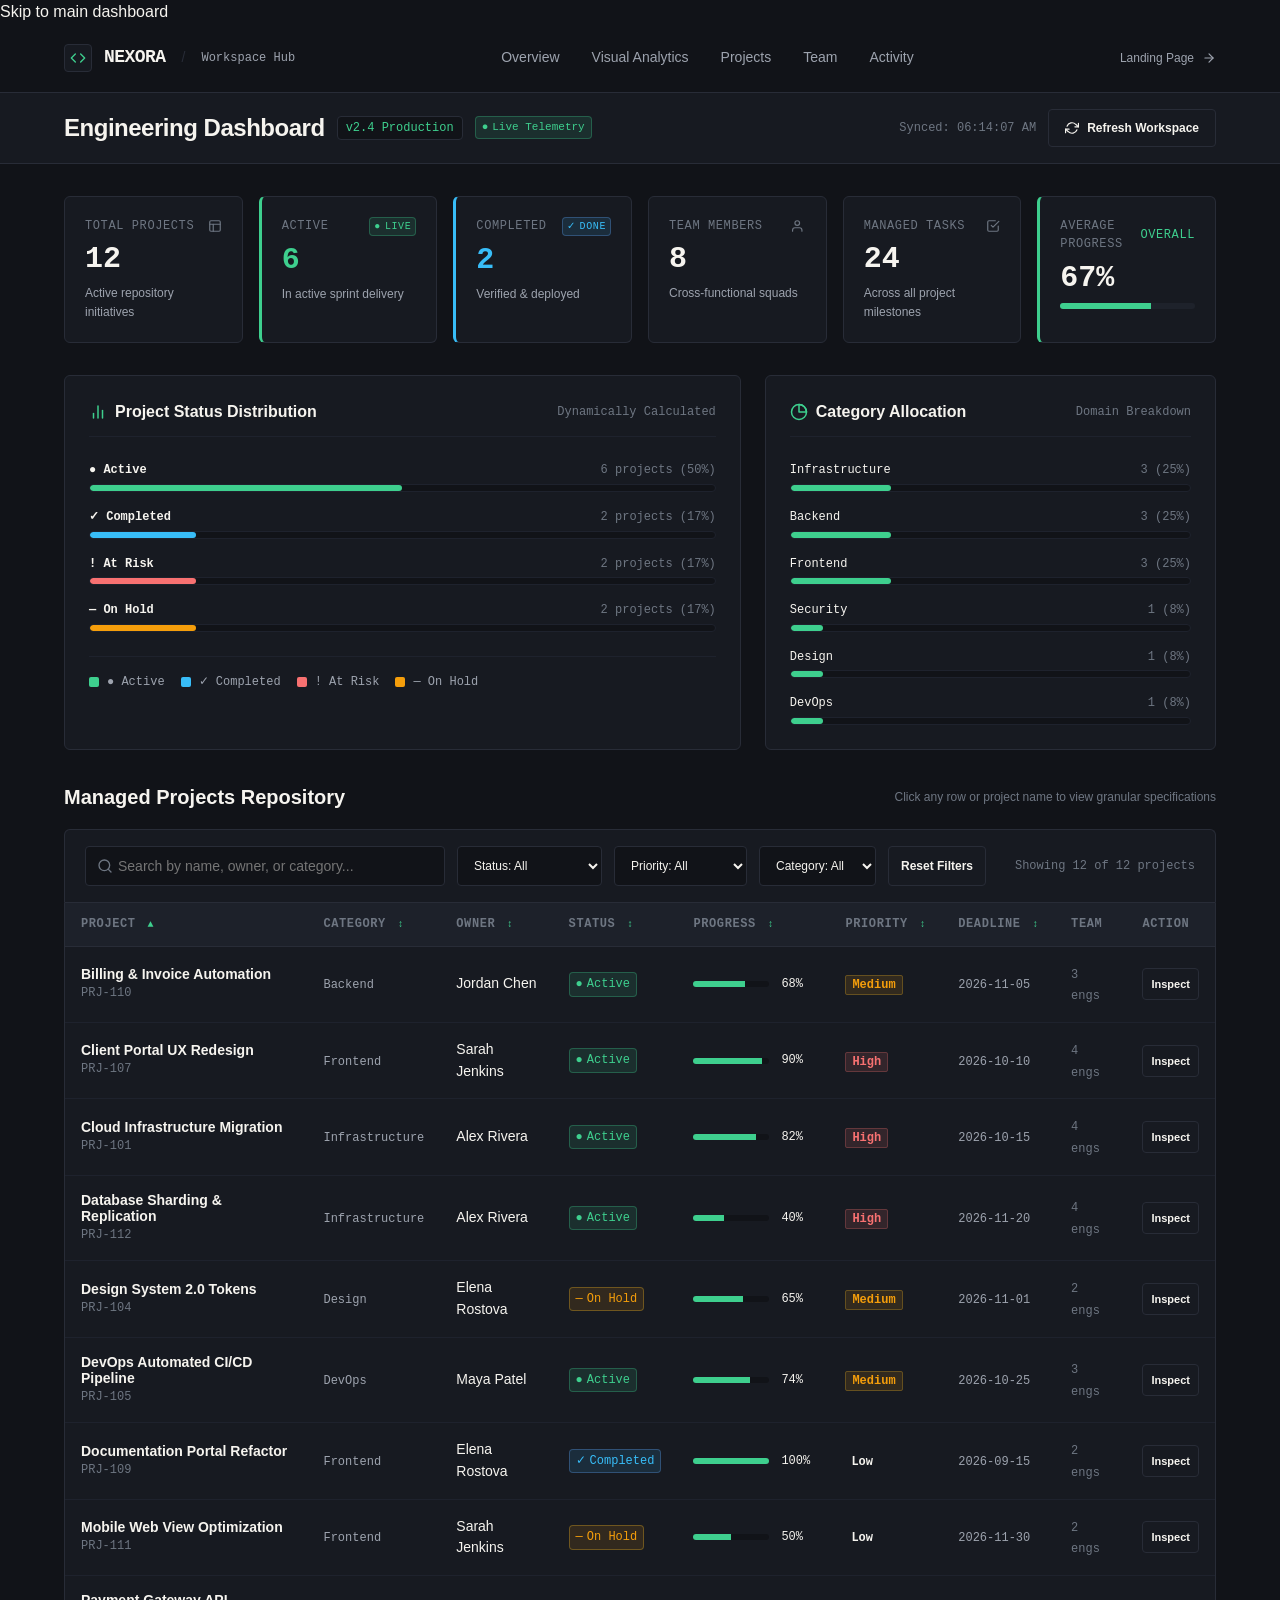
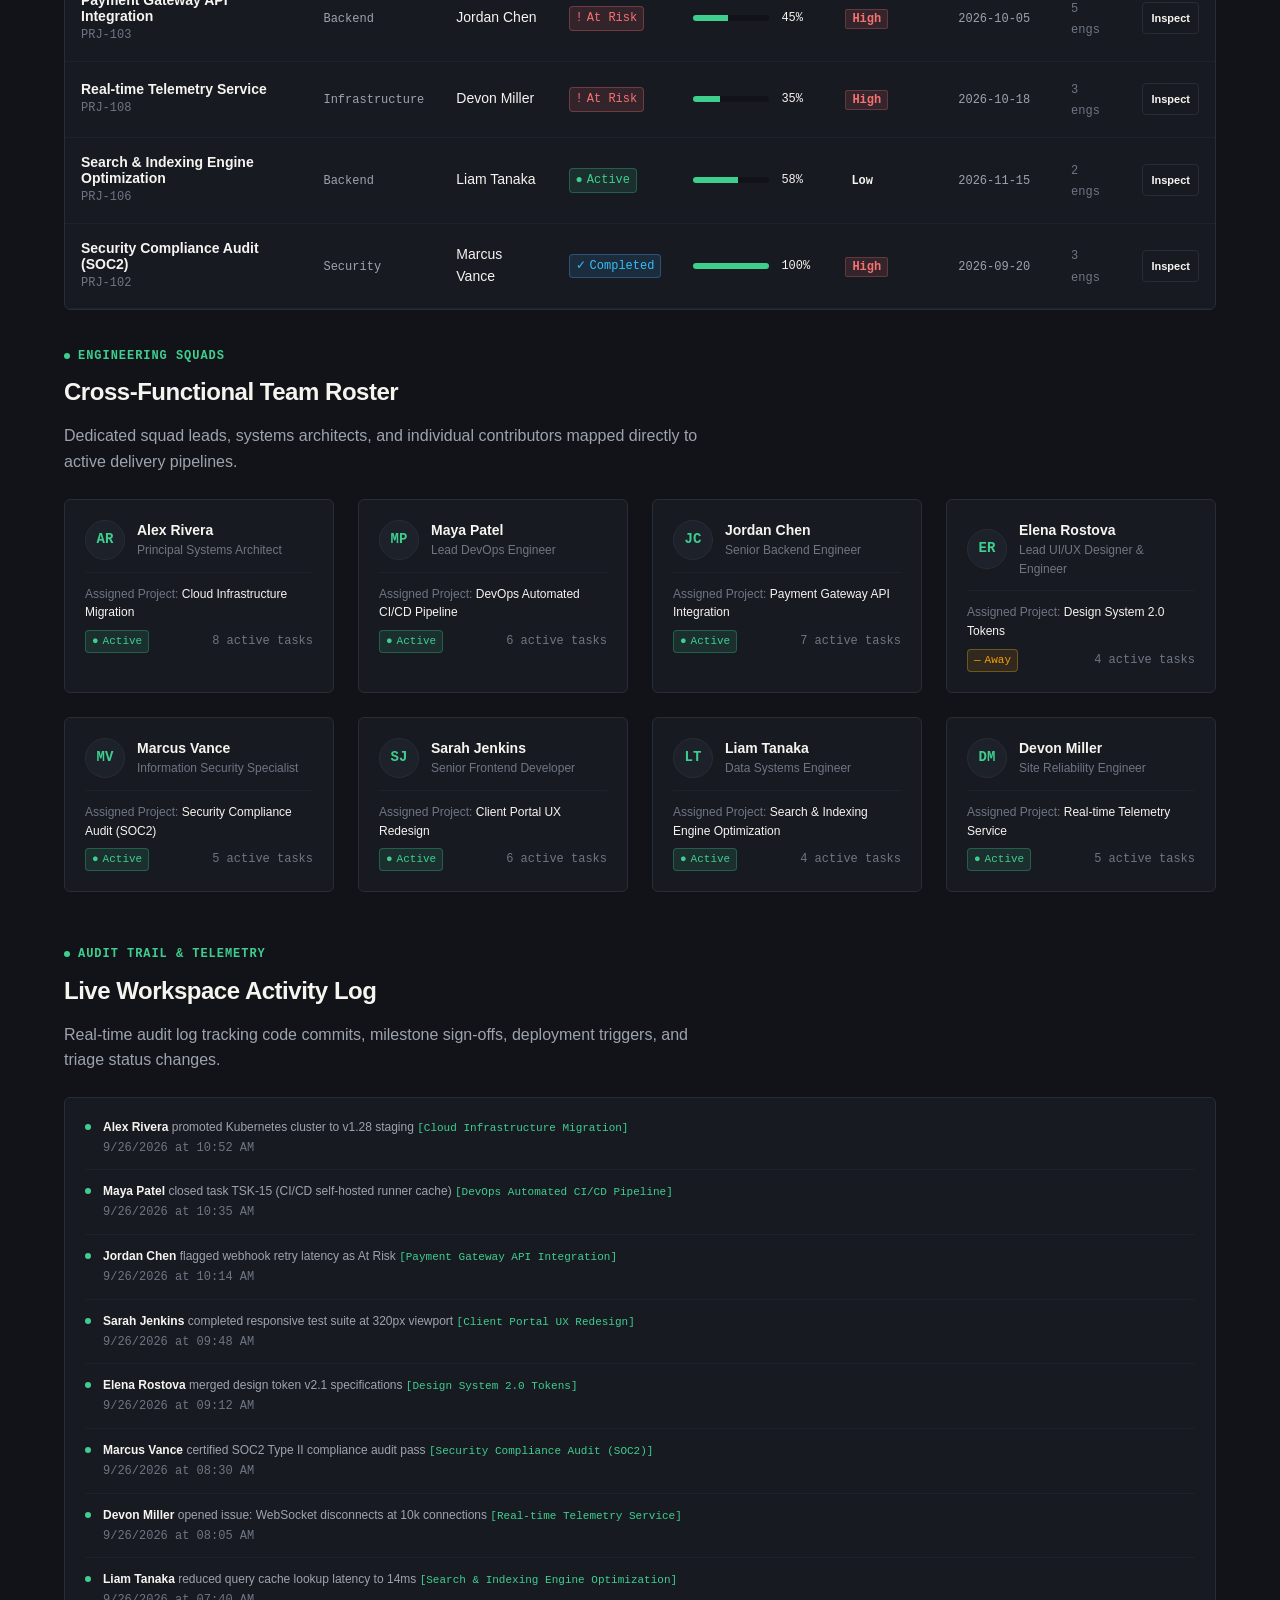
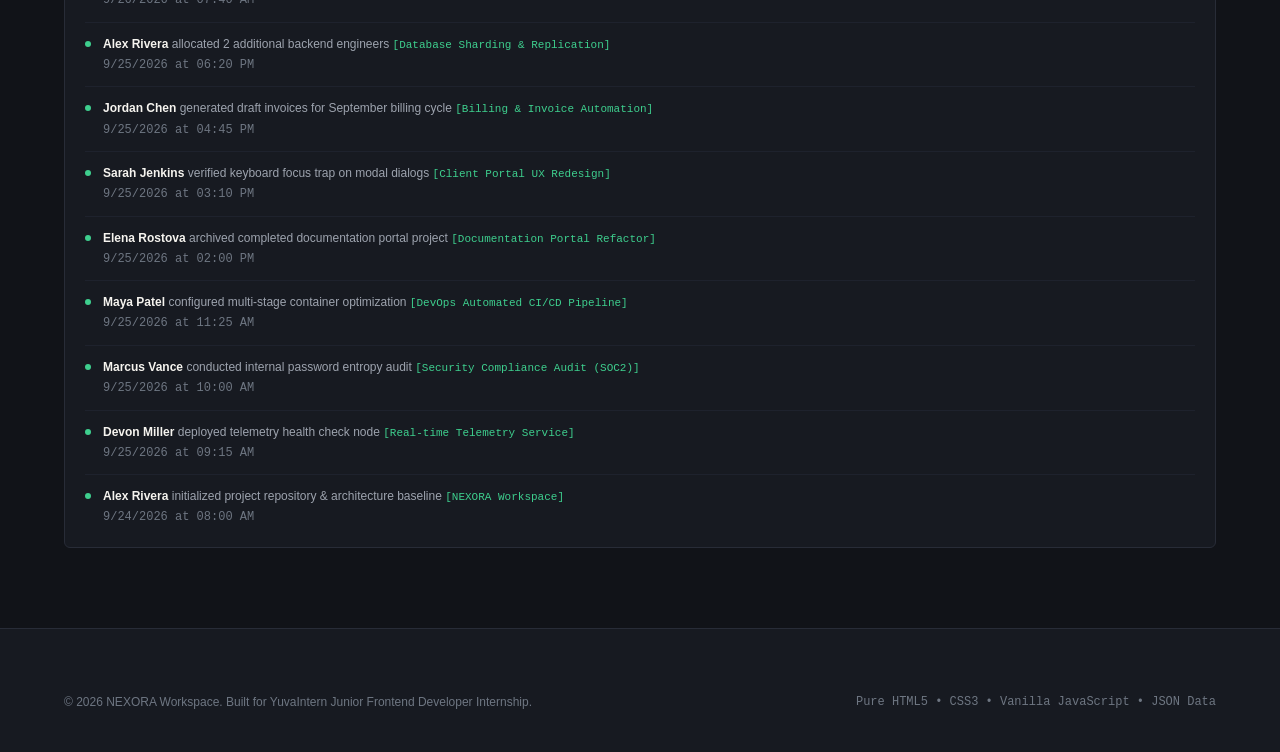
==== dashboard.html @ 0846f007 "Week 5 - Build Final NEXORA Dashboard" ====
<!DOCTYPE html>
<html lang="en">
<head>
  <meta charset="UTF-8">
  <meta name="viewport" content="width=device-width, initial-scale=1.0">
  <meta name="description" content="NEXORA Engineering Dashboard — Real-time software project tracking, cross-functional team allocation, priority triage, and workspace analytics with zero dependencies.">
  <meta name="theme-color" content="#111318">
  <title>NEXORA — Project & Team Analytics Dashboard</title>
  <link rel="stylesheet" href="css/style.css">
</head>
<body>
  <!-- Accessible Skip Link -->
  <a href="#dashboard-main" class="skip-link">Skip to main dashboard</a>

  <!-- Header -->
  <header class="site-header" role="banner">
    <div class="container header-container">
      <div style="display: flex; align-items: center; gap: var(--space-4);">
        <a href="index.html" class="brand-logo" aria-label="NEXORA Home">
          <span class="brand-icon" aria-hidden="true">
            <svg viewBox="0 0 24 24" fill="none" stroke="currentColor" stroke-width="2" stroke-linecap="round" stroke-linejoin="round">
              <polyline points="16 18 22 12 16 6"></polyline>
              <polyline points="8 6 2 12 8 18"></polyline>
            </svg>
          </span>
          <span>NEXORA</span>
        </a>
        <span style="color: var(--color-border); font-size: var(--text-sm);" aria-hidden="true">/</span>
        <span style="font-family: var(--font-mono); font-size: var(--text-xs); color: var(--color-text-secondary);">Workspace Hub</span>
      </div>

      <!-- Navigation Links -->
      <nav class="nav-desktop" aria-label="Dashboard Landmarks">
        <a href="#overview-section" class="nav-link">Overview</a>
        <a href="#charts-section" class="nav-link">Visual Analytics</a>
        <a href="#projects-section" class="nav-link">Projects</a>
        <a href="#team-section" class="nav-link">Team</a>
        <a href="#activity-section" class="nav-link">Activity</a>
      </nav>

      <!-- Action Area -->
      <div class="header-actions">
        <a href="index.html" class="link-arrow" style="font-size: var(--text-xs);">
          <span>Landing Page</span>
          <svg width="14" height="14" viewBox="0 0 24 24" fill="none" stroke="currentColor" stroke-width="2" stroke-linecap="round" stroke-linejoin="round" aria-hidden="true">
            <line x1="5" y1="12" x2="19" y2="12"></line>
            <polyline points="12 5 19 12 12 19"></polyline>
          </svg>
        </a>
      </div>
    </div>
  </header>

  <!-- Dashboard Topbar -->
  <div class="dashboard-topbar">
    <div class="container dashboard-topbar-inner">
      <div class="dashboard-title-area">
        <h1 class="dashboard-page-title">Engineering Dashboard</h1>
        <span class="dashboard-version-pill">v2.4 Production</span>
        <span class="status-badge status-active" id="live-telemetry-badge" style="font-size: 11px;">
          <span aria-hidden="true">●</span> Live Telemetry
        </span>
      </div>

      <div class="dashboard-actions">
        <span style="font-family: var(--font-mono); font-size: var(--text-xs); color: var(--color-text-muted);" id="last-sync-time" aria-live="polite">
          Synced: Just now
        </span>
        <button type="button" class="btn btn-secondary" id="refresh-btn" aria-label="Refresh workspace data from server" style="min-height: 38px; padding: var(--space-2) var(--space-4); font-size: var(--text-xs);">
          <svg id="refresh-icon" width="14" height="14" viewBox="0 0 24 24" fill="none" stroke="currentColor" stroke-width="2" stroke-linecap="round" stroke-linejoin="round" aria-hidden="true">
            <polyline points="23 4 23 10 17 10"></polyline>
            <polyline points="1 20 1 14 7 14"></polyline>
            <path d="M3.51 9a9 9 0 0 1 14.85-3.36L23 10M1 14l4.64 4.36A9 9 0 0 0 20.49 15"></path>
          </svg>
          <span id="refresh-btn-label">Refresh Workspace</span>
        </button>
      </div>
    </div>
  </div>

  <!-- Main Dashboard Landmark -->
  <main id="dashboard-main" class="container" style="padding-top: var(--space-8); padding-bottom: var(--space-20);">
    <!-- Loading State Container -->
    <div id="loading-state-container" class="empty-state-box" style="display: none;" aria-live="polite">
      <span class="spinner" style="width: 32px; height: 32px; border-width: 3px;" aria-hidden="true"></span>
      <h2 class="empty-state-title">Loading workspace data...</h2>
      <p class="empty-state-text">Fetching projects, team allocations, and task metrics from storage.</p>
    </div>

    <!-- Error State Container -->
    <div id="error-state-container" class="error-state-box" style="display: none; background-color: var(--color-surface); border: 1px solid var(--status-at-risk); border-radius: var(--radius-md);" role="alert">
      <svg width="36" height="36" viewBox="0 0 24 24" fill="none" stroke="currentColor" stroke-width="2" stroke-linecap="round" stroke-linejoin="round" style="color: var(--status-at-risk);" aria-hidden="true">
        <circle cx="12" cy="12" r="10"></circle>
        <line x1="12" y1="8" x2="12" y2="12"></line>
        <line x1="12" y1="16" x2="12.01" y2="16"></line>
      </svg>
      <h2 class="empty-state-title" style="color: var(--status-at-risk);">Unable to load workspace data.</h2>
      <p class="empty-state-text" id="error-message-text">Please verify your local connection or development server status and try again.</p>
      <button type="button" class="btn btn-primary" id="retry-fetch-btn">Retry Connection</button>
    </div>

    <!-- Dashboard Content Area (Dynamically Populated) -->
    <div id="dashboard-content-area">
      <!-- 1. Overview Section: 6 Dynamic Calculated Summary Cards -->
      <section id="overview-section" aria-labelledby="overview-heading">
        <h2 id="overview-heading" class="sr-only">Workspace Summary Metrics</h2>
        <div class="overview-grid">
          <!-- Card 1: Total Projects -->
          <article class="overview-card">
            <div class="overview-card-header">
              <span>Total Projects</span>
              <svg width="14" height="14" viewBox="0 0 24 24" fill="none" stroke="currentColor" stroke-width="2" stroke-linecap="round" stroke-linejoin="round" aria-hidden="true"><rect x="3" y="3" width="18" height="18" rx="2" ry="2"></rect><line x1="3" y1="9" x2="21" y2="9"></line><line x1="9" y1="21" x2="9" y2="9"></line></svg>
            </div>
            <div class="overview-card-val" id="metric-total-projects">--</div>
            <div class="overview-card-sub">Active repository initiatives</div>
          </article>

          <!-- Card 2: Active Projects -->
          <article class="overview-card" style="border-left: 3px solid var(--status-active);">
            <div class="overview-card-header">
              <span>Active</span>
              <span class="status-badge status-active" style="padding: 1px 4px; font-size: 10px;"><span aria-hidden="true">●</span> Live</span>
            </div>
            <div class="overview-card-val" id="metric-active-projects" style="color: var(--status-active);">--</div>
            <div class="overview-card-sub">In active sprint delivery</div>
          </article>

          <!-- Card 3: Completed Projects -->
          <article class="overview-card" style="border-left: 3px solid var(--status-completed);">
            <div class="overview-card-header">
              <span>Completed</span>
              <span class="status-badge status-completed" style="padding: 1px 4px; font-size: 10px;"><span aria-hidden="true">✓</span> Done</span>
            </div>
            <div class="overview-card-val" id="metric-completed-projects" style="color: var(--status-completed);">--</div>
            <div class="overview-card-sub">Verified & deployed</div>
          </article>

          <!-- Card 4: Team Members -->
          <article class="overview-card">
            <div class="overview-card-header">
              <span>Team Members</span>
              <svg width="14" height="14" viewBox="0 0 24 24" fill="none" stroke="currentColor" stroke-width="2" stroke-linecap="round" stroke-linejoin="round" aria-hidden="true"><path d="M17 21v-2a4 4 0 0 0-4-4H5a4 4 0 0 0-4 4v2"></path><circle cx="9" cy="7" r="4"></circle></svg>
            </div>
            <div class="overview-card-val" id="metric-team-count">--</div>
            <div class="overview-card-sub">Cross-functional squads</div>
          </article>

          <!-- Card 5: Total Tasks -->
          <article class="overview-card">
            <div class="overview-card-header">
              <span>Managed Tasks</span>
              <svg width="14" height="14" viewBox="0 0 24 24" fill="none" stroke="currentColor" stroke-width="2" stroke-linecap="round" stroke-linejoin="round" aria-hidden="true"><path d="M9 11l3 3L22 4"></path><path d="M21 12v7a2 2 0 0 1-2 2H5a2 2 0 0 1-2-2V5a2 2 0 0 1 2-2h11"></path></svg>
            </div>
            <div class="overview-card-val" id="metric-task-count">--</div>
            <div class="overview-card-sub">Across all project milestones</div>
          </article>

          <!-- Card 6: Average Progress -->
          <article class="overview-card" style="border-left: 3px solid var(--color-accent);">
            <div class="overview-card-header">
              <span>Average Progress</span>
              <span style="font-family: var(--font-mono); color: var(--color-accent);">Overall</span>
            </div>
            <div class="overview-card-val" id="metric-avg-progress">--%</div>
            <div class="overview-card-sub">
              <div class="preview-progress-bar" style="width: 100%; margin: 0;" role="progressbar" aria-valuenow="0" aria-valuemin="0" aria-valuemax="100" id="metric-avg-progress-bar">
                <div class="preview-progress-fill" id="metric-avg-progress-fill" style="width: 0%;"></div>
              </div>
            </div>
          </article>
        </div>
      </section>

      <!-- 2. Data Visualization Section (Pure HTML/CSS/JS Chart + Screen Reader Alternative) -->
      <section id="charts-section" class="charts-grid" aria-labelledby="analytics-heading">
        <!-- Chart 1: Project Status Distribution -->
        <article class="chart-card">
          <div class="chart-card-header">
            <h2 id="analytics-heading" class="chart-card-title">
              <svg width="18" height="18" viewBox="0 0 24 24" fill="none" stroke="currentColor" stroke-width="2" stroke-linecap="round" stroke-linejoin="round" aria-hidden="true" style="color: var(--color-accent);"><line x1="18" y1="20" x2="18" y2="10"></line><line x1="12" y1="20" x2="12" y2="4"></line><line x1="6" y1="20" x2="6" y2="14"></line></svg>
              <span>Project Status Distribution</span>
            </h2>
            <span style="font-family: var(--font-mono); font-size: var(--text-xs); color: var(--color-text-muted);">Dynamically Calculated</span>
          </div>

          <!-- Pure HTML/CSS Bar Meters -->
          <div class="chart-bars-container" id="status-chart-container" role="region" aria-label="Visual Status Distribution Chart">
            <!-- Rendered by JS -->
          </div>

          <!-- Accessible Text Alternative Table for Screen Readers -->
          <div class="sr-only">
            <table id="status-accessible-table">
              <caption>Accessible Text Summary: Project Status Distribution</caption>
              <thead>
                <tr>
                  <th scope="col">Status Classification</th>
                  <th scope="col">Project Count</th>
                  <th scope="col">Percentage Allocation</th>
                </tr>
              </thead>
              <tbody id="status-accessible-tbody">
                <!-- Dynamically populated -->
              </tbody>
            </table>
          </div>

          <div class="chart-legend" aria-hidden="true">
            <div class="chart-legend-item">
              <span class="legend-swatch" style="background-color: var(--status-active);"></span>
              <span>● Active</span>
            </div>
            <div class="chart-legend-item">
              <span class="legend-swatch" style="background-color: var(--status-completed);"></span>
              <span>✓ Completed</span>
            </div>
            <div class="chart-legend-item">
              <span class="legend-swatch" style="background-color: var(--status-at-risk);"></span>
              <span>! At Risk</span>
            </div>
            <div class="chart-legend-item">
              <span class="legend-swatch" style="background-color: var(--status-on-hold);"></span>
              <span>— On Hold</span>
            </div>
          </div>
        </article>

        <!-- Chart 2: Category Allocation Breakdown -->
        <article class="chart-card">
          <div class="chart-card-header">
            <h3 class="chart-card-title">
              <svg width="18" height="18" viewBox="0 0 24 24" fill="none" stroke="currentColor" stroke-width="2" stroke-linecap="round" stroke-linejoin="round" aria-hidden="true" style="color: var(--color-accent);"><circle cx="12" cy="12" r="10"></circle><path d="M12 2a10 10 0 0 1 10 10H12z"></path></svg>
              <span>Category Allocation</span>
            </h3>
            <span style="font-family: var(--font-mono); font-size: var(--text-xs); color: var(--color-text-muted);">Domain Breakdown</span>
          </div>

          <div class="chart-bars-container" id="category-chart-container" role="region" aria-label="Visual Category Breakdown Chart">
            <!-- Rendered by JS -->
          </div>
        </article>
      </section>

      <!-- 3. Projects Section: Search, Multi-Filter, Sorting & Responsive Table -->
      <section id="projects-section" aria-labelledby="projects-heading">
        <div style="display: flex; align-items: center; justify-content: space-between; margin-bottom: var(--space-4); flex-wrap: wrap; gap: var(--space-2);">
          <h2 id="projects-heading" style="font-size: var(--text-xl); font-weight: 700; color: var(--color-text-primary);">
            Managed Projects Repository
          </h2>
          <span style="font-size: var(--text-xs); color: var(--color-text-muted);">
            Click any row or project name to view granular specifications
          </span>
        </div>

        <!-- Filter & Search Toolbar -->
        <div class="table-toolbar" role="search" aria-label="Filter and Search Projects">
          <div class="toolbar-left">
            <!-- Search Input -->
            <div class="search-input-wrapper">
              <svg class="search-icon" viewBox="0 0 24 24" fill="none" stroke="currentColor" stroke-width="2" stroke-linecap="round" stroke-linejoin="round" aria-hidden="true">
                <circle cx="11" cy="11" r="8"></circle>
                <line x1="21" y1="21" x2="16.65" y2="16.65"></line>
              </svg>
              <input type="search" class="input-control" id="search-input" placeholder="Search by name, owner, or category..." aria-label="Search projects by name, owner, or category">
            </div>

            <!-- Status Filter -->
            <label for="filter-status" class="sr-only">Filter by Status</label>
            <select class="select-control" id="filter-status">
              <option value="all">Status: All</option>
              <option value="Active">Status: Active</option>
              <option value="Completed">Status: Completed</option>
              <option value="At Risk">Status: At Risk</option>
              <option value="On Hold">Status: On Hold</option>
            </select>

            <!-- Priority Filter -->
            <label for="filter-priority" class="sr-only">Filter by Priority</label>
            <select class="select-control" id="filter-priority">
              <option value="all">Priority: All</option>
              <option value="High">Priority: High</option>
              <option value="Medium">Priority: Medium</option>
              <option value="Low">Priority: Low</option>
            </select>

            <!-- Category Filter -->
            <label for="filter-category" class="sr-only">Filter by Category</label>
            <select class="select-control" id="filter-category">
              <option value="all">Category: All</option>
              <option value="Infrastructure">Infrastructure</option>
              <option value="Security">Security</option>
              <option value="Backend">Backend</option>
              <option value="Design">Design</option>
              <option value="DevOps">DevOps</option>
              <option value="Frontend">Frontend</option>
            </select>

            <!-- Reset Filters Button -->
            <button type="button" class="btn btn-secondary" id="reset-filters-btn" style="min-height: 40px; padding: 0 var(--space-3); font-size: var(--text-xs);" aria-label="Reset all search queries and filters">
              Reset Filters
            </button>
          </div>

          <div class="toolbar-right">
            <span id="results-count-label" aria-live="polite">Showing 12 of 12 projects</span>
          </div>
        </div>

        <!-- Responsive Projects Table Container -->
        <div class="data-table-container">
          <table class="data-table" id="projects-table" aria-label="Projects Table">
            <thead>
              <tr>
                <th scope="col" class="sortable" data-sort-key="name" tabindex="0" role="button" aria-sort="none">
                  Project <span class="sort-indicator" aria-hidden="true">↕</span>
                </th>
                <th scope="col" class="sortable" data-sort-key="category" tabindex="0" role="button" aria-sort="none">
                  Category <span class="sort-indicator" aria-hidden="true">↕</span>
                </th>
                <th scope="col" class="sortable" data-sort-key="owner" tabindex="0" role="button" aria-sort="none">
                  Owner <span class="sort-indicator" aria-hidden="true">↕</span>
                </th>
                <th scope="col" class="sortable" data-sort-key="status" tabindex="0" role="button" aria-sort="none">
                  Status <span class="sort-indicator" aria-hidden="true">↕</span>
                </th>
                <th scope="col" class="sortable" data-sort-key="progress" tabindex="0" role="button" aria-sort="none">
                  Progress <span class="sort-indicator" aria-hidden="true">↕</span>
                </th>
                <th scope="col" class="sortable" data-sort-key="priority" tabindex="0" role="button" aria-sort="none">
                  Priority <span class="sort-indicator" aria-hidden="true">↕</span>
                </th>
                <th scope="col" class="sortable" data-sort-key="deadline" tabindex="0" role="button" aria-sort="none">
                  Deadline <span class="sort-indicator" aria-hidden="true">↕</span>
                </th>
                <th scope="col">Team</th>
                <th scope="col">Action</th>
              </tr>
            </thead>
            <tbody id="projects-table-body">
              <!-- Dynamically populated via js/dashboard.js -->
            </tbody>
          </table>

          <!-- Empty State (Shown when 0 matches) -->
          <div id="table-empty-state" class="empty-state-box" style="display: none;">
            <svg class="empty-state-icon" viewBox="0 0 24 24" fill="none" stroke="currentColor" stroke-width="2" stroke-linecap="round" stroke-linejoin="round" aria-hidden="true">
              <circle cx="11" cy="11" r="8"></circle>
              <line x1="21" y1="21" x2="16.65" y2="16.65"></line>
              <line x1="8" y1="11" x2="14" y2="11"></line>
            </svg>
            <h3 class="empty-state-title">No projects found.</h3>
            <p class="empty-state-text">No active initiatives match your current search term or filter criteria. Try broadening your parameters.</p>
            <button type="button" class="btn btn-secondary" id="empty-reset-btn">Reset All Filters</button>
          </div>
        </div>
      </section>

      <!-- 4. Team Section -->
      <section id="team-section" style="margin-bottom: var(--space-12);" aria-labelledby="team-heading">
        <header class="section-header" style="margin-bottom: var(--space-6);">
          <span class="section-tag">Engineering Squads</span>
          <h2 id="team-heading" class="section-title" style="font-size: var(--text-2xl);">Cross-Functional Team Roster</h2>
          <p class="section-description">
            Dedicated squad leads, systems architects, and individual contributors mapped directly to active delivery pipelines.
          </p>
        </header>

        <div class="team-grid" id="team-grid-container">
          <!-- Dynamically populated via js/dashboard.js -->
        </div>
      </section>

      <!-- 5. Activity Stream Section -->
      <section id="activity-section" aria-labelledby="activity-heading">
        <header class="section-header" style="margin-bottom: var(--space-6);">
          <span class="section-tag">Audit Trail & Telemetry</span>
          <h2 id="activity-heading" class="section-title" style="font-size: var(--text-2xl);">Live Workspace Activity Log</h2>
          <p class="section-description">
            Real-time audit log tracking code commits, milestone sign-offs, deployment triggers, and triage status changes.
          </p>
        </header>

        <div class="showcase-panel" style="background-color: var(--color-surface); border: 1px solid var(--color-border); border-radius: var(--radius-md);">
          <div class="activity-feed-list" id="activity-feed-container" role="feed" aria-label="Real-time Workspace Activity Feed">
            <!-- Dynamically populated via js/dashboard.js -->
          </div>
        </div>
      </section>
    </div>
  </main>

  <!-- Project Details Modal Dialog (Accessible W3C Pattern) -->
  <div id="project-detail-modal" class="modal-backdrop" role="dialog" aria-modal="true" aria-labelledby="modal-proj-name" hidden>
    <div class="modal-container">
      <header class="modal-header">
        <h2 id="modal-proj-name" class="modal-title">
          <svg width="20" height="20" viewBox="0 0 24 24" fill="none" stroke="currentColor" stroke-width="2" stroke-linecap="round" stroke-linejoin="round" aria-hidden="true" style="color: var(--color-accent);"><polyline points="16 18 22 12 16 6"></polyline><polyline points="8 6 2 12 8 18"></polyline></svg>
          <span id="modal-field-title">Project Name</span>
        </h2>
        <button type="button" class="modal-close-btn" data-modal-close aria-label="Close project modal">&times;</button>
      </header>

      <div class="modal-body">
        <div style="display: flex; gap: var(--space-2); align-items: center; flex-wrap: wrap;">
          <span id="modal-field-status" class="status-badge status-active">● Active</span>
          <span id="modal-field-priority" class="preview-badge preview-badge-high">High Priority</span>
          <span id="modal-field-id" style="font-family: var(--font-mono); font-size: var(--text-xs); color: var(--color-text-muted);">ID: PRJ-000</span>
          <span id="modal-field-category" style="font-family: var(--font-mono); font-size: var(--text-xs); background-color: var(--color-bg); padding: 2px 6px; border-radius: 2px; border: 1px solid var(--color-border-subtle);">Category</span>
        </div>

        <p id="modal-field-desc" style="font-size: var(--text-sm); color: var(--color-text-secondary); line-height: 1.6;">
          Project detailed description goes here.
        </p>

        <div>
          <div style="display: flex; justify-content: space-between; font-size: var(--text-xs); margin-bottom: 4px;">
            <span style="font-weight: 600;">Overall Progress</span>
            <span id="modal-field-progress-num" style="font-family: var(--font-mono);">0%</span>
          </div>
          <div class="preview-progress-bar" role="progressbar" aria-valuenow="0" aria-valuemin="0" aria-valuemax="100" id="modal-field-progress-bar">
            <div class="preview-progress-fill" id="modal-field-progress-fill" style="width: 0%;"></div>
          </div>
        </div>

        <div style="display: grid; grid-template-columns: 1fr 1fr; gap: var(--space-4); background-color: var(--color-bg); padding: var(--space-4); border-radius: var(--radius-sm); border: 1px solid var(--color-border-subtle); font-size: var(--text-xs);">
          <div>
            <span style="color: var(--color-text-muted); display: block;">Project Lead / Owner:</span>
            <span id="modal-field-owner" style="font-weight: 600; color: var(--color-text-primary);">Owner Name</span>
          </div>
          <div>
            <span style="color: var(--color-text-muted); display: block;">Target Delivery:</span>
            <span id="modal-field-deadline" style="font-family: var(--font-mono); color: var(--color-text-primary);">YYYY-MM-DD</span>
          </div>
          <div>
            <span style="color: var(--color-text-muted); display: block;">Team Capacity:</span>
            <span id="modal-field-teamsize" style="color: var(--color-text-primary);">0 Engineers</span>
          </div>
          <div>
            <span style="color: var(--color-text-muted); display: block;">Health Rating:</span>
            <span id="modal-field-health" style="color: var(--color-accent); font-weight: 600;">Nominal</span>
          </div>
        </div>

        <!-- Associated Tasks List in Modal -->
        <div>
          <h3 style="font-size: var(--text-xs); font-family: var(--font-mono); text-transform: uppercase; color: var(--color-text-muted); letter-spacing: 0.05em; margin-bottom: var(--space-2);">
            Associated Milestone Tasks
          </h3>
          <div id="modal-task-list" class="modal-task-list">
            <!-- Dynamically populated -->
          </div>
        </div>
      </div>

      <footer class="modal-footer">
        <button type="button" class="btn btn-secondary" data-modal-close>Close</button>
      </footer>
    </div>
  </div>

  <!-- Reusable Toast Live Region -->
  <div id="toast-container" class="toast-container" aria-live="polite" aria-atomic="true"></div>

  <!-- Footer -->
  <footer class="site-footer" role="contentinfo">
    <div class="container">
      <div class="footer-bottom" style="border: none; padding-top: 0;">
        <div>&copy; 2026 NEXORA Workspace. Built for YuvaIntern Junior Frontend Developer Internship.</div>
        <div style="font-family: var(--font-mono);">Pure HTML5 &bull; CSS3 &bull; Vanilla JavaScript &bull; JSON Data</div>
      </div>
    </div>
  </footer>

  <!-- Dashboard Script -->
  <script src="js/dashboard.js" defer></script>
</body>
</html>
---- css/style.css ----
/* ==========================================================================
   NEXORA — Design System & Master Stylesheet
   Architecture: Pure CSS3, CSS Grid, Flexbox, CSS Custom Properties
   Theme: Minimalist Developer/SaaS Aesthetic (#111318, #F6F4EF, #3ECF8E)
   Rules: No gradients, no excessive glow, no purple, no glassmorphism, no clutter.
   ========================================================================== */

/* --------------------------------------------------------------------------
   1. Design Tokens & CSS Custom Properties
   -------------------------------------------------------------------------- */
:root {
  /* Color Palette — Developer/SaaS Aesthetic */
  --color-bg: #111318;
  --color-surface: #171A21;
  --color-surface-hover: #1E222B;
  --color-surface-active: #232733;
  --color-surface-elevated: #1D212A;
  
  --color-border: #282C37;
  --color-border-subtle: #1E222D;
  --color-border-focus: #3ECF8E;

  --color-text-primary: #F6F4EF;
  --color-text-secondary: #9DA3AE;
  --color-text-muted: #6E7682;
  --color-text-inverse: #111318;

  /* Accent Color (Emerald Green #3ECF8E) */
  --color-accent: #3ECF8E;
  --color-accent-hover: #34B27B;
  --color-accent-active: #2C9767;
  --color-accent-subtle: rgba(62, 207, 142, 0.12);
  --color-accent-text: #0B2016; /* High-contrast text on accent button (>8:1) */

  /* Status Colors (Never used alone - paired with symbols & text) */
  --status-active: #3ECF8E;
  --status-active-bg: rgba(62, 207, 142, 0.12);
  --status-completed: #38BDF8;
  --status-completed-bg: rgba(56, 189, 248, 0.12);
  --status-at-risk: #F87171;
  --status-at-risk-bg: rgba(248, 113, 113, 0.12);
  --status-on-hold: #F59E0B;
  --status-on-hold-bg: rgba(245, 158, 11, 0.12);

  /* Typography */
  --font-mono: 'JetBrains Mono', 'Fira Code', SFMono-Regular, Menlo, Monaco, Consolas, 'Liberation Mono', 'Courier New', monospace;
  --font-sans: -apple-system, BlinkMacSystemFont, 'Segoe UI', Roboto, Helvetica, Arial, sans-serif;

  /* Type Scale */
  --text-xs: 0.75rem;     /* 12px */
  --text-sm: 0.875rem;    /* 14px */
  --text-base: 1rem;      /* 16px */
  --text-lg: 1.125rem;    /* 18px */
  --text-xl: 1.25rem;     /* 20px */
  --text-2xl: 1.5rem;     /* 24px */
  --text-3xl: 1.875rem;   /* 30px */
  --text-4xl: 2.25rem;    /* 36px */
  --text-5xl: 3rem;       /* 48px */
  --text-hero: clamp(2.25rem, 5vw + 1rem, 4rem);

  /* Spacing */
  --space-1: 0.25rem;     /* 4px */
  --space-2: 0.5rem;      /* 8px */
  --space-3: 0.75rem;     /* 12px */
  --space-4: 1rem;        /* 16px */
  --space-5: 1.25rem;     /* 20px */
  --space-6: 1.5rem;      /* 24px */
  --space-8: 2rem;        /* 32px */
  --space-10: 2.5rem;     /* 40px */
  --space-12: 3rem;       /* 48px */
  --space-16: 4rem;       /* 64px */
  --space-20: 5rem;       /* 80px */
  --space-24: 6rem;       /* 96px */

  /* Layout */
  --container-max: 1200px;
  --header-height: 4.25rem; /* 68px */
  --radius-sm: 4px;
  --radius-md: 6px;
  --radius-lg: 8px;
  --transition-fast: 150ms ease;
  --transition-normal: 220ms ease;

  /* Shadows - Minimal, strict, no glow */
  --shadow-sm: 0 1px 2px rgba(0, 0, 0, 0.4);
  --shadow-md: 0 4px 12px rgba(0, 0, 0, 0.45);
  --shadow-lg: 0 10px 24px rgba(0, 0, 0, 0.55);
}

/* --------------------------------------------------------------------------
   2. Reset & Base Styles
   -------------------------------------------------------------------------- */
*, *::before, *::after {
  box-sizing: border-box;
  margin: 0;
  padding: 0;
}

html {
  font-family: var(--font-sans);
  font-size: 16px;
  line-height: 1.55;
  background-color: var(--color-bg);
  color: var(--color-text-primary);
  scroll-behavior: smooth;
  text-rendering: optimizeLegibility;
  -webkit-font-smoothing: antialiased;
  -moz-osx-font-smoothing: grayscale;
}

body {
  min-height: 100vh;
  display: flex;
  flex-direction: column;
  background-color: var(--color-bg);
  color: var(--color-text-primary);
  overflow-x: hidden;
}

img, svg {
  display: block;
  max-width: 100%;
}

a {
  color: inherit;
  text-decoration: none;
  transition: color var(--transition-fast);
}

button {
  font-family: inherit;
  font-size: inherit;
  color: inherit;
  background: none;
  border: none;
  cursor: pointer;
}

ul, ol {
  list-style: none;
}

/* Custom Scrollbars (Sleek Warm Graphite & Industrial Accent) */
::-webkit-scrollbar {
  width: 8px;
  height: 8px;
}

::-webkit-scrollbar-track {
  background: var(--color-bg);
}

::-webkit-scrollbar-thumb {
  background: var(--color-border);
  border-radius: var(--radius-sm);
  border: 2px solid var(--color-bg);
}

::-webkit-scrollbar-thumb:hover {
  background: var(--color-accent);
}

* {
  scrollbar-width: thin;
  scrollbar-color: var(--color-border) var(--color-bg);
}

/* --------------------------------------------------------------------------
   3. Accessibility & Focus States (Week 3 Enhancement)
   -------------------------------------------------------------------------- */
/* High visibility focus indicator */
:focus-visible {
  outline: 2px solid var(--color-border-focus);
  outline-offset: 2px;
}

/* Remove default focus ring on mouse click if not navigating via keyboard */
:focus:not(:focus-visible) {
  outline: none;
}

/* Specific high-contrast focus rings for colored surfaces */
.btn-primary:focus-visible {
  outline: 2px solid var(--color-text-primary);
  outline-offset: 2px;
}

.skip-link:focus {
  top: 1rem;
  outline: 2px solid var(--color-text-primary);
  outline-offset: 2px;
}


/* Screen reader only utility */
.sr-only {
  position: absolute;
  width: 1px;
  height: 1px;
  padding: 0;
  margin: -1px;
  overflow: hidden;
  clip: rect(0, 0, 0, 0);
  white-space: nowrap;
  border-width: 0;
}

/* --------------------------------------------------------------------------
   4. Layout Containers & Grid Utilities
   -------------------------------------------------------------------------- */
.container {
  width: 100%;
  max-width: var(--container-max);
  margin-left: auto;
  margin-right: auto;
  padding-left: var(--space-6);
  padding-right: var(--space-6);
}

.section {
  padding-top: var(--space-20);
  padding-bottom: var(--space-20);
  border-bottom: 1px solid var(--color-border-subtle);
}

.section-header {
  margin-bottom: var(--space-12);
  max-width: 640px;
}

.section-tag {
  display: inline-flex;
  align-items: center;
  gap: var(--space-2);
  font-family: var(--font-mono);
  font-size: var(--text-xs);
  font-weight: 600;
  letter-spacing: 0.08em;
  text-transform: uppercase;
  color: var(--color-accent);
  margin-bottom: var(--space-3);
}

.section-tag::before {
  content: "";
  display: inline-block;
  width: 6px;
  height: 6px;
  background-color: var(--color-accent);
  border-radius: 50%;
}

.section-title {
  font-size: var(--text-3xl);
  font-weight: 700;
  color: var(--color-text-primary);
  line-height: 1.25;
  margin-bottom: var(--space-4);
  letter-spacing: -0.02em;
}

.section-description {
  font-size: var(--text-base);
  color: var(--color-text-secondary);
  line-height: 1.6;
}

/* --------------------------------------------------------------------------
   5. Buttons & Interactive Links
   -------------------------------------------------------------------------- */
.btn {
  display: inline-flex;
  align-items: center;
  justify-content: center;
  gap: var(--space-2);
  padding: var(--space-3) var(--space-5);
  font-weight: 600;
  font-size: var(--text-sm);
  border-radius: var(--radius-sm);
  transition: background-color var(--transition-fast), border-color var(--transition-fast), color var(--transition-fast);
  white-space: nowrap;
  min-height: 44px; /* Touch target size */
  min-width: 44px;
}

.btn-primary {
  background-color: var(--color-accent);
  color: var(--color-accent-text);
  border: 1px solid var(--color-accent);
}

.btn-primary:hover {
  background-color: var(--color-accent-hover);
  border-color: var(--color-accent-hover);
}

.btn-primary:active {
  background-color: var(--color-accent-active);
  border-color: var(--color-accent-active);
}

.btn-secondary {
  background-color: var(--color-surface);
  color: var(--color-text-primary);
  border: 1px solid var(--color-border);
}

.btn-secondary:hover {
  background-color: var(--color-surface-hover);
  border-color: var(--color-text-muted);
}

.btn-secondary:active {
  background-color: var(--color-surface-active);
}

.link-arrow {
  display: inline-flex;
  align-items: center;
  gap: var(--space-2);
  color: var(--color-text-secondary);
  font-weight: 500;
  font-size: var(--text-sm);
  transition: color var(--transition-fast), gap var(--transition-fast);
  min-height: 44px;
}

.link-arrow:hover {
  color: var(--color-accent);
  gap: var(--space-3);
}

.link-arrow svg {
  transition: transform var(--transition-fast);
}

.link-arrow:hover svg {
  transform: translateX(3px);
}

/* --------------------------------------------------------------------------
   6. Header & Navigation
   -------------------------------------------------------------------------- */
.site-header {
  position: sticky;
  top: 0;
  z-index: 100;
  height: var(--header-height);
  background-color: var(--color-bg);
  border-bottom: 1px solid var(--color-border);
}

.header-container {
  display: flex;
  align-items: center;
  justify-content: space-between;
  height: 100%;
}

.brand-logo {
  display: flex;
  align-items: center;
  gap: var(--space-3);
  font-family: var(--font-mono);
  font-size: var(--text-lg);
  font-weight: 700;
  letter-spacing: -0.03em;
  color: var(--color-text-primary);
}

.brand-icon {
  width: 28px;
  height: 28px;
  background-color: var(--color-surface);
  border: 1px solid var(--color-border);
  border-radius: var(--radius-sm);
  display: flex;
  align-items: center;
  justify-content: center;
  color: var(--color-accent);
}

.brand-icon svg {
  width: 16px;
  height: 16px;
}

.nav-desktop {
  display: flex;
  align-items: center;
  gap: var(--space-8);
}

.nav-link {
  font-size: var(--text-sm);
  font-weight: 500;
  color: var(--color-text-secondary);
  padding: var(--space-2) 0;
  position: relative;
  transition: color var(--transition-fast);
}

.nav-link:hover,
.nav-link[aria-current="page"] {
  color: var(--color-text-primary);
}

.nav-link[aria-current="page"]::after {
  content: "";
  position: absolute;
  bottom: -4px;
  left: 0;
  right: 0;
  height: 2px;
  background-color: var(--color-accent);
}

.header-actions {
  display: flex;
  align-items: center;
  gap: var(--space-4);
}

/* Mobile Nav Toggle Button */
.nav-toggle-btn {
  display: none;
  width: 44px;
  height: 44px;
  align-items: center;
  justify-content: center;
  background-color: var(--color-surface);
  border: 1px solid var(--color-border);
  border-radius: var(--radius-sm);
  color: var(--color-text-primary);
}

.nav-toggle-btn svg {
  width: 20px;
  height: 20px;
}

.nav-mobile {
  display: none;
  position: fixed;
  top: var(--header-height);
  left: 0;
  right: 0;
  bottom: 0;
  background-color: var(--color-bg);
  border-top: 1px solid var(--color-border);
  padding: var(--space-6);
  flex-direction: column;
  gap: var(--space-4);
  z-index: 99;
}

.nav-mobile.is-open {
  display: flex;
}

.nav-mobile .nav-link {
  font-size: var(--text-lg);
  padding: var(--space-3) 0;
  border-bottom: 1px solid var(--color-border-subtle);
}

/* --------------------------------------------------------------------------
   7. Hero Section
   -------------------------------------------------------------------------- */
.hero-section {
  padding-top: var(--space-16);
  padding-bottom: var(--space-20);
  border-bottom: 1px solid var(--color-border-subtle);
}

.hero-grid {
  display: grid;
  grid-template-columns: 1.15fr 0.85fr;
  gap: var(--space-12);
  align-items: center;
}

.hero-tag {
  display: inline-flex;
  align-items: center;
  gap: var(--space-2);
  background-color: var(--color-surface);
  border: 1px solid var(--color-border);
  padding: var(--space-1) var(--space-3);
  border-radius: var(--radius-sm);
  font-family: var(--font-mono);
  font-size: var(--text-xs);
  color: var(--color-accent);
  margin-bottom: var(--space-6);
}

.hero-tag-badge {
  background-color: var(--color-accent);
  color: var(--color-accent-text);
  padding: 1px 6px;
  border-radius: 2px;
  font-weight: 700;
}

.hero-headline {
  font-size: var(--text-hero);
  font-weight: 800;
  line-height: 1.1;
  letter-spacing: -0.03em;
  color: var(--color-text-primary);
  margin-bottom: var(--space-6);
}

.hero-headline-accent {
  color: var(--color-accent);
}

.hero-subhead {
  font-size: var(--text-lg);
  color: var(--color-text-secondary);
  line-height: 1.6;
  max-width: 540px;
  margin-bottom: var(--space-8);
}

.hero-actions {
  display: flex;
  align-items: center;
  flex-wrap: wrap;
  gap: var(--space-4);
  margin-bottom: var(--space-10);
}

.hero-features-strip {
  display: flex;
  align-items: center;
  flex-wrap: wrap;
  gap: var(--space-6);
  font-family: var(--font-mono);
  font-size: var(--text-xs);
  color: var(--color-text-muted);
  border-top: 1px solid var(--color-border-subtle);
  padding-top: var(--space-6);
}

.hero-strip-item {
  display: flex;
  align-items: center;
  gap: var(--space-2);
}

.hero-strip-item svg {
  color: var(--color-accent);
  width: 14px;
  height: 14px;
}

/* Hero Realistic Product Preview Mockup */
.preview-card-wrapper {
  background-color: var(--color-surface);
  border: 1px solid var(--color-border);
  border-radius: var(--radius-md);
  box-shadow: var(--shadow-md);
  overflow: hidden;
}

.preview-card-header {
  display: flex;
  align-items: center;
  justify-content: space-between;
  padding: var(--space-3) var(--space-4);
  background-color: var(--color-surface-elevated);
  border-bottom: 1px solid var(--color-border);
}

.window-controls {
  display: flex;
  align-items: center;
  gap: 6px;
}

.window-dot {
  width: 10px;
  height: 10px;
  border-radius: 50%;
  background-color: var(--color-border);
}

.preview-file-tag {
  font-family: var(--font-mono);
  font-size: var(--text-xs);
  color: var(--color-text-muted);
}

.preview-status-pill {
  font-family: var(--font-mono);
  font-size: var(--text-xs);
  padding: 2px 8px;
  border-radius: var(--radius-sm);
  background-color: var(--status-active-bg);
  color: var(--status-active);
  border: 1px solid rgba(62, 207, 142, 0.25);
  display: inline-flex;
  align-items: center;
  gap: 4px;
}

.preview-card-body {
  padding: var(--space-5);
  display: flex;
  flex-direction: column;
  gap: var(--space-4);
}

.preview-item {
  background-color: var(--color-bg);
  border: 1px solid var(--color-border-subtle);
  border-radius: var(--radius-sm);
  padding: var(--space-4);
}

.preview-item-top {
  display: flex;
  align-items: center;
  justify-content: space-between;
  margin-bottom: var(--space-2);
}

.preview-item-title {
  font-size: var(--text-sm);
  font-weight: 600;
  color: var(--color-text-primary);
}

.preview-badge {
  font-family: var(--font-mono);
  font-size: var(--text-xs);
  padding: 2px 6px;
  border-radius: 2px;
  font-weight: 600;
}

.preview-badge-high {
  background-color: var(--status-at-risk-bg);
  color: var(--status-at-risk);
  border: 1px solid rgba(248, 113, 113, 0.25);
}

.preview-badge-med {
  background-color: var(--status-on-hold-bg);
  color: var(--status-on-hold);
  border: 1px solid rgba(251, 191, 36, 0.25);
}

.preview-progress-bar {
  width: 100%;
  height: 6px;
  background-color: var(--color-surface-hover);
  border-radius: 3px;
  overflow: hidden;
  margin: var(--space-2) 0;
}

.preview-progress-fill {
  height: 100%;
  background-color: var(--color-accent);
}

.preview-item-meta {
  display: flex;
  align-items: center;
  justify-content: space-between;
  font-size: var(--text-xs);
  color: var(--color-text-muted);
}

.team-avatar-stack {
  display: flex;
  align-items: center;
}

.avatar-chip {
  width: 22px;
  height: 22px;
  border-radius: 50%;
  border: 2px solid var(--color-bg);
  margin-left: -6px;
  background-color: var(--color-surface-elevated);
  color: var(--color-text-secondary);
  font-size: 10px;
  font-weight: 700;
  display: flex;
  align-items: center;
  justify-content: center;
  font-family: var(--font-mono);
}

.avatar-chip:first-child {
  margin-left: 0;
}

/* --------------------------------------------------------------------------
   8. Features Section
   -------------------------------------------------------------------------- */
.features-grid {
  display: grid;
  grid-template-columns: repeat(4, 1fr);
  gap: var(--space-6);
}

.feature-card {
  background-color: var(--color-surface);
  border: 1px solid var(--color-border);
  border-radius: var(--radius-md);
  padding: var(--space-6);
  display: flex;
  flex-direction: column;
  transition: border-color var(--transition-fast), background-color var(--transition-fast);
}

.feature-card:hover {
  border-color: var(--color-text-muted);
  background-color: var(--color-surface-hover);
}

.feature-icon-box {
  width: 44px;
  height: 44px;
  border-radius: var(--radius-sm);
  background-color: var(--color-bg);
  border: 1px solid var(--color-border);
  color: var(--color-accent);
  display: flex;
  align-items: center;
  justify-content: center;
  margin-bottom: var(--space-5);
}

.feature-icon-box svg {
  width: 22px;
  height: 22px;
}

.feature-title {
  font-size: var(--text-lg);
  font-weight: 600;
  color: var(--color-text-primary);
  margin-bottom: var(--space-2);
}

.feature-text {
  font-size: var(--text-sm);
  color: var(--color-text-secondary);
  line-height: 1.6;
}

/* --------------------------------------------------------------------------
   9. Product Preview Section (Comprehensive In-Depth Mockup)
   -------------------------------------------------------------------------- */
.preview-showcase {
  background-color: var(--color-surface);
  border: 1px solid var(--color-border);
  border-radius: var(--radius-md);
  overflow: hidden;
  box-shadow: var(--shadow-lg);
}

.showcase-toolbar {
  display: flex;
  align-items: center;
  justify-content: space-between;
  padding: var(--space-3) var(--space-5);
  background-color: var(--color-surface-elevated);
  border-bottom: 1px solid var(--color-border);
  font-family: var(--font-mono);
  font-size: var(--text-xs);
}

.showcase-toolbar-left {
  display: flex;
  align-items: center;
  gap: var(--space-3);
  color: var(--color-text-secondary);
}

.showcase-toolbar-badge {
  background-color: var(--color-surface);
  border: 1px solid var(--color-border);
  padding: 2px 8px;
  border-radius: var(--radius-sm);
  color: var(--color-text-primary);
}

.showcase-main {
  padding: var(--space-6);
  display: grid;
  grid-template-columns: 2fr 1fr;
  gap: var(--space-6);
}

.showcase-panel {
  background-color: var(--color-bg);
  border: 1px solid var(--color-border-subtle);
  border-radius: var(--radius-sm);
  padding: var(--space-5);
}

.showcase-panel-title {
  font-family: var(--font-mono);
  font-size: var(--text-xs);
  text-transform: uppercase;
  letter-spacing: 0.05em;
  color: var(--color-text-muted);
  margin-bottom: var(--space-4);
  display: flex;
  align-items: center;
  justify-content: space-between;
}

.mock-table {
  width: 100%;
  border-collapse: collapse;
  font-size: var(--text-sm);
}

.mock-table th {
  text-align: left;
  padding: var(--space-2) var(--space-3);
  color: var(--color-text-muted);
  font-size: var(--text-xs);
  font-family: var(--font-mono);
  border-bottom: 1px solid var(--color-border-subtle);
}

.mock-table td {
  padding: var(--space-3);
  border-bottom: 1px solid var(--color-border-subtle);
  color: var(--color-text-primary);
}

.mock-table tr:last-child td {
  border-bottom: none;
}

.status-badge {
  display: inline-flex;
  align-items: center;
  gap: 4px;
  font-family: var(--font-mono);
  font-size: var(--text-xs);
  padding: 2px 6px;
  border-radius: var(--radius-sm);
  font-weight: 500;
}

.status-active {
  background-color: var(--status-active-bg);
  color: var(--status-active);
  border: 1px solid rgba(62, 207, 142, 0.3);
}

.status-completed {
  background-color: var(--status-completed-bg);
  color: var(--status-completed);
  border: 1px solid rgba(96, 165, 250, 0.3);
}

.status-at-risk {
  background-color: var(--status-at-risk-bg);
  color: var(--status-at-risk);
  border: 1px solid rgba(248, 113, 113, 0.3);
}

.status-on-hold {
  background-color: var(--status-on-hold-bg);
  color: var(--status-on-hold);
  border: 1px solid rgba(251, 191, 36, 0.3);
}

.activity-feed-list {
  display: flex;
  flex-direction: column;
  gap: var(--space-3);
}

.activity-item {
  display: flex;
  align-items: flex-start;
  gap: var(--space-3);
  font-size: var(--text-xs);
  padding-bottom: var(--space-3);
  border-bottom: 1px solid var(--color-border-subtle);
}

.activity-item:last-child {
  border-bottom: none;
  padding-bottom: 0;
}

.activity-dot {
  width: 6px;
  height: 6px;
  border-radius: 50%;
  background-color: var(--color-accent);
  margin-top: 6px;
  flex-shrink: 0;
}

.activity-content {
  flex: 1;
}

.activity-user {
  font-weight: 600;
  color: var(--color-text-primary);
}

.activity-action {
  color: var(--color-text-secondary);
}

.activity-time {
  display: block;
  font-family: var(--font-mono);
  color: var(--color-text-muted);
  margin-top: 2px;
}

/* --------------------------------------------------------------------------
   10. Statistics Section
   -------------------------------------------------------------------------- */
.stats-grid {
  display: grid;
  grid-template-columns: repeat(4, 1fr);
  gap: var(--space-6);
}

.stat-card {
  background-color: var(--color-surface);
  border: 1px solid var(--color-border);
  border-radius: var(--radius-md);
  padding: var(--space-8) var(--space-6);
  text-align: left;
  border-left: 3px solid var(--color-accent);
}

.stat-value {
  font-family: var(--font-mono);
  font-size: var(--text-4xl);
  font-weight: 700;
  color: var(--color-text-primary);
  line-height: 1.1;
  margin-bottom: var(--space-2);
  letter-spacing: -0.03em;
}

.stat-label {
  font-size: var(--text-sm);
  color: var(--color-text-secondary);
  font-weight: 500;
}

.stat-note {
  font-size: var(--text-xs);
  color: var(--color-text-muted);
  margin-top: var(--space-2);
  font-family: var(--font-mono);
}

/* --------------------------------------------------------------------------
   11. Call to Action (CTA) Section
   -------------------------------------------------------------------------- */
.cta-box {
  background-color: var(--color-surface);
  border: 1px solid var(--color-border);
  border-radius: var(--radius-md);
  padding: var(--space-16) var(--space-10);
  text-align: center;
  max-width: 860px;
  margin-left: auto;
  margin-right: auto;
}

.cta-title {
  font-size: var(--text-3xl);
  font-weight: 800;
  color: var(--color-text-primary);
  line-height: 1.2;
  margin-bottom: var(--space-4);
  letter-spacing: -0.02em;
}

.cta-subtext {
  font-size: var(--text-base);
  color: var(--color-text-secondary);
  max-width: 580px;
  margin-left: auto;
  margin-right: auto;
  margin-bottom: var(--space-8);
  line-height: 1.6;
}

.cta-actions {
  display: flex;
  align-items: center;
  justify-content: center;
  gap: var(--space-4);
  flex-wrap: wrap;
}

/* Task Summary Mini Card & Team Status */
.task-summary-card {
  background-color: var(--color-surface-elevated);
}

.task-summary-header {
  display: flex;
  justify-content: space-between;
  align-items: center;
  font-size: var(--text-xs);
  font-weight: 600;
  color: var(--color-text-secondary);
}

.task-summary-total {
  font-family: var(--font-mono);
  color: var(--color-accent);
}

.task-summary-grid {
  display: grid;
  grid-template-columns: repeat(3, 1fr);
  gap: var(--space-2);
  margin-top: 4px;
}

.task-stat-mini {
  background-color: var(--color-bg);
  border: 1px solid var(--color-border-subtle);
  border-radius: var(--radius-sm);
  padding: 6px;
  text-align: center;
  display: flex;
  flex-direction: column;
}

.task-stat-num {
  font-family: var(--font-mono);
  font-weight: 700;
  font-size: var(--text-base);
}

.task-stat-lbl {
  font-size: 10px;
  color: var(--color-text-muted);
}

.team-status-snippet {
  display: flex;
  align-items: center;
  justify-content: space-between;
  font-size: var(--text-xs);
}

.team-status-label {
  color: var(--color-text-muted);
  font-weight: 500;
}

.team-status-pills {
  display: flex;
  gap: var(--space-2);
}

.status-pill-mini {
  font-family: var(--font-mono);
  font-size: 10px;
  background-color: var(--color-surface);
  border: 1px solid var(--color-border-subtle);
  padding: 2px 6px;
  border-radius: var(--radius-sm);
  color: var(--color-text-secondary);
}

.status-pill-active {
  color: var(--status-active);
  background-color: var(--status-active-bg);
}

/* Contact Section */
.contact-grid {
  display: grid;
  grid-template-columns: repeat(3, 1fr);
  gap: var(--space-6);
}

.contact-card {
  background-color: var(--color-surface);
  border: 1px solid var(--color-border);
  border-radius: var(--radius-md);
  padding: var(--space-6);
  display: flex;
  flex-direction: column;
  gap: var(--space-3);
  transition: border-color var(--transition-fast);
}

.contact-card:hover {
  border-color: var(--color-accent);
}

.contact-icon-box {
  width: 40px;
  height: 40px;
  border-radius: var(--radius-sm);
  background-color: var(--color-surface-elevated);
  border: 1px solid var(--color-border);
  display: flex;
  align-items: center;
  justify-content: center;
  color: var(--color-accent);
}

.contact-icon-box svg {
  width: 20px;
  height: 20px;
}

.contact-card-title {
  font-size: var(--text-base);
  font-weight: 700;
  color: var(--color-text-primary);
}

.contact-card-desc {
  font-size: var(--text-sm);
  color: var(--color-text-secondary);
  line-height: 1.5;
  flex-grow: 1;
}

.contact-card-link {
  font-size: var(--text-sm);
  font-weight: 600;
  color: var(--color-accent);
  padding-top: var(--space-2);
}

.contact-card-link:hover {
  text-decoration: underline;
}

/* --------------------------------------------------------------------------
   12. Footer Section
   -------------------------------------------------------------------------- */
.site-footer {
  background-color: var(--color-surface);
  border-top: 1px solid var(--color-border);
  padding-top: var(--space-16);
  padding-bottom: var(--space-10);
  margin-top: auto;
}

.footer-grid {
  display: grid;
  grid-template-columns: 2fr repeat(3, 1fr);
  gap: var(--space-10);
  margin-bottom: var(--space-12);
}

.footer-brand-title {
  font-family: var(--font-mono);
  font-size: var(--text-lg);
  font-weight: 700;
  color: var(--color-text-primary);
  margin-bottom: var(--space-3);
  display: flex;
  align-items: center;
  gap: var(--space-2);
}

.footer-brand-desc {
  font-size: var(--text-sm);
  color: var(--color-text-secondary);
  line-height: 1.6;
  max-width: 320px;
  margin-bottom: var(--space-4);
}

.footer-badge {
  display: inline-block;
  font-family: var(--font-mono);
  font-size: var(--text-xs);
  color: var(--color-accent);
  background-color: var(--color-surface-hover);
  border: 1px solid var(--color-border);
  padding: 3px 8px;
  border-radius: var(--radius-sm);
}

.footer-col-title {
  font-family: var(--font-mono);
  font-size: var(--text-xs);
  text-transform: uppercase;
  letter-spacing: 0.08em;
  color: var(--color-text-primary);
  margin-bottom: var(--space-4);
  font-weight: 600;
}

.footer-links {
  display: flex;
  flex-direction: column;
  gap: var(--space-3);
}

.footer-links a {
  font-size: var(--text-sm);
  color: var(--color-text-secondary);
  transition: color var(--transition-fast);
}

.footer-links a:hover {
  color: var(--color-accent);
}

.footer-bottom {
  display: flex;
  align-items: center;
  justify-content: space-between;
  padding-top: var(--space-8);
  border-top: 1px solid var(--color-border);
  font-size: var(--text-xs);
  color: var(--color-text-muted);
  flex-wrap: wrap;
  gap: var(--space-4);
}

/* --------------------------------------------------------------------------
   13. Responsive Media Queries
   Screen coverage: 320px, 375px, 390px, 414px, 480px, 768px, 1024px, 1280px, 1440px, 1920px
   -------------------------------------------------------------------------- */
@media (max-width: 1024px) {
  .hero-grid {
    grid-template-columns: 1fr;
    gap: var(--space-10);
  }

  .features-grid {
    grid-template-columns: repeat(2, 1fr);
  }

  .showcase-main {
    grid-template-columns: 1fr;
  }

  .stats-grid {
    grid-template-columns: repeat(2, 1fr);
  }

  .footer-grid {
    grid-template-columns: 1fr 1fr;
    gap: var(--space-8);
  }
}

@media (max-width: 768px) {
  .nav-desktop {
    display: none;
  }

  .nav-toggle-btn {
    display: inline-flex;
  }

  .features-grid {
    grid-template-columns: 1fr;
  }

  .stats-grid {
    grid-template-columns: 1fr;
  }

  .section {
    padding-top: var(--space-12);
    padding-bottom: var(--space-12);
  }

  .cta-box {
    padding: var(--space-10) var(--space-6);
  }

  .footer-grid {
    grid-template-columns: 1fr;
    gap: var(--space-8);
  }

  .footer-bottom {
    flex-direction: column;
    align-items: flex-start;
  }
}

@media (max-width: 480px) {
  .container {
    padding-left: var(--space-4);
    padding-right: var(--space-4);
  }

  .hero-actions {
    flex-direction: column;
    align-items: stretch;
  }

  .hero-actions .btn,
  .hero-actions .link-arrow {
    width: 100%;
    justify-content: center;
  }

  .cta-actions {
    flex-direction: column;
    align-items: stretch;
  }

  .cta-actions .btn {
    width: 100%;
  }

  .header-actions .btn {
    padding: var(--space-2) var(--space-3);
    font-size: var(--text-xs);
  }
}

/* --------------------------------------------------------------------------
   14. Reduced Motion Preferences
   -------------------------------------------------------------------------- */
@media (prefers-reduced-motion: reduce) {
  *, *::before, *::after {
    animation-duration: 0.001s !important;
    animation-iteration-count: 1 !important;
    transition-duration: 0.001s !important;
    scroll-behavior: auto !important;
  }
}

/* --------------------------------------------------------------------------
   15. Interactive Components (Week 2): Tabs, Accordion, Modal, Toast
   -------------------------------------------------------------------------- */

/* Tabs Component */
.tab-container {
  background-color: var(--color-surface);
  border: 1px solid var(--color-border);
  border-radius: var(--radius-md);
  overflow: hidden;
}

.tab-list {
  display: flex;
  background-color: var(--color-surface-elevated);
  border-bottom: 1px solid var(--color-border);
  overflow-x: auto;
  scrollbar-width: none;
}

.tab-list::-webkit-scrollbar {
  display: none;
}

.tab-btn {
  display: inline-flex;
  align-items: center;
  gap: var(--space-2);
  padding: var(--space-4) var(--space-6);
  font-family: var(--font-mono);
  font-size: var(--text-sm);
  font-weight: 500;
  color: var(--color-text-secondary);
  border-bottom: 2px solid transparent;
  transition: color var(--transition-fast), background-color var(--transition-fast), border-color var(--transition-fast);
  white-space: nowrap;
  min-height: 48px;
}

.tab-btn:hover {
  color: var(--color-text-primary);
  background-color: var(--color-surface-hover);
}

.tab-btn[aria-selected="true"] {
  color: var(--color-accent);
  background-color: var(--color-surface);
  border-bottom-color: var(--color-accent);
  font-weight: 700;
}

.tab-panel {
  padding: var(--space-8);
  display: block;
}

.tab-panel[hidden] {
  display: none;
}

/* Accordion Component */
.accordion-group {
  display: flex;
  flex-direction: column;
  gap: var(--space-3);
}

.accordion-item {
  background-color: var(--color-surface);
  border: 1px solid var(--color-border);
  border-radius: var(--radius-md);
  overflow: hidden;
  transition: border-color var(--transition-fast);
}

.accordion-item:hover {
  border-color: var(--color-text-muted);
}

.accordion-header {
  margin: 0;
}

.accordion-trigger {
  width: 100%;
  display: flex;
  align-items: center;
  justify-content: space-between;
  padding: var(--space-5) var(--space-6);
  text-align: left;
  font-size: var(--text-base);
  font-weight: 600;
  color: var(--color-text-primary);
  background: none;
  border: none;
  cursor: pointer;
  transition: color var(--transition-fast), background-color var(--transition-fast);
}

.accordion-trigger:hover {
  background-color: var(--color-surface-hover);
}

.accordion-icon {
  width: 18px;
  height: 18px;
  color: var(--color-accent);
  transition: transform var(--transition-normal);
  flex-shrink: 0;
  margin-left: var(--space-4);
}

.accordion-trigger[aria-expanded="true"] .accordion-icon {
  transform: rotate(180deg);
}

.accordion-trigger[aria-expanded="true"] {
  border-bottom: 1px solid var(--color-border-subtle);
  color: var(--color-accent);
}

.accordion-content {
  padding: var(--space-5) var(--space-6);
  font-size: var(--text-sm);
  color: var(--color-text-secondary);
  line-height: 1.65;
  background-color: var(--color-bg);
}

.accordion-content[hidden] {
  display: none;
}

/* Modal Component */
.modal-backdrop {
  position: fixed;
  top: 0;
  left: 0;
  width: 100vw;
  height: 100vh;
  background-color: rgba(17, 19, 24, 0.85);
  display: flex;
  align-items: center;
  justify-content: center;
  z-index: 1000;
  padding: var(--space-4);
  opacity: 1;
  transition: opacity var(--transition-normal);
}

.modal-backdrop[hidden] {
  display: none;
}

.modal-container {
  background-color: var(--color-surface);
  border: 1px solid var(--color-border);
  border-radius: var(--radius-lg);
  box-shadow: var(--shadow-lg);
  width: 100%;
  max-width: 600px;
  max-height: 90vh;
  display: flex;
  flex-direction: column;
  overflow: hidden;
  position: relative;
}

.modal-header {
  display: flex;
  align-items: center;
  justify-content: space-between;
  padding: var(--space-5) var(--space-6);
  background-color: var(--color-surface-elevated);
  border-bottom: 1px solid var(--color-border);
}

.modal-title {
  font-size: var(--text-xl);
  font-weight: 700;
  color: var(--color-text-primary);
  display: flex;
  align-items: center;
  gap: var(--space-2);
}

.modal-close-btn {
  display: flex;
  align-items: center;
  justify-content: center;
  width: 36px;
  height: 36px;
  border-radius: var(--radius-sm);
  color: var(--color-text-secondary);
  border: 1px solid var(--color-border);
  background-color: var(--color-surface);
  transition: color var(--transition-fast), background-color var(--transition-fast);
}

.modal-close-btn:hover {
  color: var(--color-text-primary);
  background-color: var(--color-surface-hover);
}

.modal-body {
  padding: var(--space-6);
  overflow-y: auto;
  display: flex;
  flex-direction: column;
  gap: var(--space-4);
  font-size: var(--text-sm);
  color: var(--color-text-secondary);
  line-height: 1.6;
}

.modal-footer {
  display: flex;
  align-items: center;
  justify-content: flex-end;
  gap: var(--space-3);
  padding: var(--space-4) var(--space-6);
  background-color: var(--color-surface-elevated);
  border-top: 1px solid var(--color-border);
}

/* Toast Notifications */
.toast-container {
  position: fixed;
  bottom: var(--space-6);
  right: var(--space-6);
  z-index: 1100;
  display: flex;
  flex-direction: column;
  gap: var(--space-3);
  max-width: 380px;
  width: calc(100vw - 2 * var(--space-6));
  pointer-events: none;
}

.toast-item {
  pointer-events: auto;
  background-color: var(--color-surface);
  border: 1px solid var(--color-border);
  border-left: 4px solid var(--color-accent);
  border-radius: var(--radius-md);
  box-shadow: var(--shadow-lg);
  padding: var(--space-4);
  display: flex;
  align-items: flex-start;
  gap: var(--space-3);
  color: var(--color-text-primary);
  font-size: var(--text-sm);
  animation: toastIn var(--transition-normal);
  transition: opacity var(--transition-fast), transform var(--transition-fast);
}

.toast-item.toast-success {
  border-left-color: var(--status-active);
}

.toast-item.toast-info {
  border-left-color: var(--status-completed);
}

.toast-item.toast-warning {
  border-left-color: var(--status-on-hold);
}

.toast-item.toast-error {
  border-left-color: var(--status-at-risk);
}

.toast-icon {
  flex-shrink: 0;
  margin-top: 2px;
}

.toast-content {
  flex: 1;
}

.toast-message {
  line-height: 1.4;
  color: var(--color-text-primary);
}

.toast-close-btn {
  color: var(--color-text-muted);
  font-size: var(--text-base);
  padding: 0 var(--space-1);
  line-height: 1;
  transition: color var(--transition-fast);
}

.toast-close-btn:hover {
  color: var(--color-text-primary);
}

@keyframes toastIn {
  from {
    opacity: 0;
    transform: translateY(12px);
  }
  to {
    opacity: 1;
    transform: translateY(0);
  }
}

/* --------------------------------------------------------------------------
   16. Week 5 Final Dashboard Styles
   -------------------------------------------------------------------------- */

/* Dashboard Subheader & Action Bar */
.dashboard-topbar {
  background-color: var(--color-surface);
  border-bottom: 1px solid var(--color-border);
  padding: var(--space-4) 0;
}

.dashboard-topbar-inner {
  display: flex;
  align-items: center;
  justify-content: space-between;
  flex-wrap: wrap;
  gap: var(--space-4);
}

.dashboard-title-area {
  display: flex;
  align-items: center;
  gap: var(--space-3);
}

.dashboard-page-title {
  font-size: var(--text-2xl);
  font-weight: 800;
  letter-spacing: -0.02em;
  color: var(--color-text-primary);
}

.dashboard-version-pill {
  font-family: var(--font-mono);
  font-size: var(--text-xs);
  padding: 2px 8px;
  background-color: var(--color-bg);
  border: 1px solid var(--color-border);
  border-radius: var(--radius-sm);
  color: var(--color-accent);
}

.dashboard-actions {
  display: flex;
  align-items: center;
  gap: var(--space-3);
  flex-wrap: wrap;
}

/* Spinner Animation for Refresh State */
.spinner {
  width: 16px;
  height: 16px;
  border: 2px solid rgba(246, 244, 239, 0.2);
  border-top-color: var(--color-accent);
  border-radius: 50%;
  animation: spin 0.6s linear infinite;
  display: inline-block;
}

@keyframes spin {
  to { transform: rotate(360deg); }
}

/* Overview Summary Metric Cards (6 Dynamic Metrics) */
.overview-grid {
  display: grid;
  grid-template-columns: repeat(6, 1fr);
  gap: var(--space-4);
  margin-bottom: var(--space-8);
}

.overview-card {
  background-color: var(--color-surface);
  border: 1px solid var(--color-border);
  border-radius: var(--radius-md);
  padding: var(--space-5);
  display: flex;
  flex-direction: column;
  transition: border-color var(--transition-fast);
}

.overview-card:hover {
  border-color: var(--color-text-muted);
}

.overview-card-header {
  display: flex;
  align-items: center;
  justify-content: space-between;
  font-size: var(--text-xs);
  color: var(--color-text-muted);
  margin-bottom: var(--space-2);
  font-family: var(--font-mono);
  text-transform: uppercase;
  letter-spacing: 0.05em;
}

.overview-card-val {
  font-family: var(--font-mono);
  font-size: var(--text-3xl);
  font-weight: 700;
  color: var(--color-text-primary);
  line-height: 1.1;
  margin-bottom: var(--space-2);
}

.overview-card-sub {
  font-size: var(--text-xs);
  color: var(--color-text-secondary);
  display: flex;
  align-items: center;
  gap: 4px;
}

/* Data Visualization Area (Lightweight Vanilla HTML/CSS Bar Charts) */
.charts-grid {
  display: grid;
  grid-template-columns: 1.2fr 0.8fr;
  gap: var(--space-6);
  margin-bottom: var(--space-8);
}

.chart-card {
  background-color: var(--color-surface);
  border: 1px solid var(--color-border);
  border-radius: var(--radius-md);
  padding: var(--space-6);
}

.chart-card-header {
  display: flex;
  align-items: center;
  justify-content: space-between;
  margin-bottom: var(--space-6);
  padding-bottom: var(--space-3);
  border-bottom: 1px solid var(--color-border-subtle);
}

.chart-card-title {
  font-size: var(--text-base);
  font-weight: 600;
  color: var(--color-text-primary);
  display: flex;
  align-items: center;
  gap: var(--space-2);
}

.chart-bars-container {
  display: flex;
  flex-direction: column;
  gap: var(--space-4);
}

.chart-bar-row {
  display: flex;
  flex-direction: column;
  gap: var(--space-1);
}

.chart-bar-meta {
  display: flex;
  align-items: center;
  justify-content: space-between;
  font-size: var(--text-xs);
  font-family: var(--font-mono);
}

.chart-bar-track {
  width: 100%;
  height: 8px;
  background-color: var(--color-bg);
  border-radius: 4px;
  overflow: hidden;
  border: 1px solid var(--color-border-subtle);
}

.chart-bar-fill {
  height: 100%;
  border-radius: 4px;
  transition: width var(--transition-normal);
}

.chart-legend {
  display: flex;
  flex-wrap: wrap;
  gap: var(--space-4);
  margin-top: var(--space-6);
  padding-top: var(--space-4);
  border-top: 1px solid var(--color-border-subtle);
  font-size: var(--text-xs);
  font-family: var(--font-mono);
  color: var(--color-text-secondary);
}

.chart-legend-item {
  display: flex;
  align-items: center;
  gap: var(--space-2);
}

.legend-swatch {
  width: 10px;
  height: 10px;
  border-radius: 2px;
}

/* Filter & Search Toolbar */
.table-toolbar {
  background-color: var(--color-surface);
  border: 1px solid var(--color-border);
  border-radius: var(--radius-md) var(--radius-md) 0 0;
  padding: var(--space-4) var(--space-5);
  display: flex;
  align-items: center;
  justify-content: space-between;
  flex-wrap: wrap;
  gap: var(--space-4);
  border-bottom: none;
}

.toolbar-left {
  display: flex;
  align-items: center;
  gap: var(--space-3);
  flex-wrap: wrap;
  flex: 1;
}

.search-input-wrapper {
  position: relative;
  min-width: 260px;
  flex: 1;
  max-width: 360px;
}

.search-icon {
  position: absolute;
  left: var(--space-3);
  top: 50%;
  transform: translateY(-50%);
  color: var(--color-text-muted);
  pointer-events: none;
  width: 16px;
  height: 16px;
}

.input-control {
  width: 100%;
  background-color: var(--color-bg);
  border: 1px solid var(--color-border);
  color: var(--color-text-primary);
  font-family: inherit;
  font-size: var(--text-sm);
  padding: var(--space-2) var(--space-3) var(--space-2) var(--space-8);
  border-radius: var(--radius-sm);
  min-height: 40px;
  transition: border-color var(--transition-fast);
}

.input-control:focus {
  border-color: var(--color-accent);
  outline: none;
}

.select-control {
  background-color: var(--color-bg);
  border: 1px solid var(--color-border);
  color: var(--color-text-primary);
  font-family: inherit;
  font-size: var(--text-xs);
  padding: var(--space-2) var(--space-3);
  border-radius: var(--radius-sm);
  min-height: 40px;
  cursor: pointer;
  transition: border-color var(--transition-fast);
}

.select-control:focus {
  border-color: var(--color-accent);
  outline: none;
}

.toolbar-right {
  display: flex;
  align-items: center;
  gap: var(--space-3);
  font-size: var(--text-xs);
  color: var(--color-text-muted);
  font-family: var(--font-mono);
}

/* Projects Data Table */
.data-table-container {
  background-color: var(--color-surface);
  border: 1px solid var(--color-border);
  border-radius: 0 0 var(--radius-md) var(--radius-md);
  overflow-x: auto;
  margin-bottom: var(--space-8);
}

.data-table {
  width: 100%;
  border-collapse: collapse;
  text-align: left;
  font-size: var(--text-sm);
}

.data-table th {
  background-color: var(--color-surface-elevated);
  padding: var(--space-3) var(--space-4);
  font-family: var(--font-mono);
  font-size: var(--text-xs);
  color: var(--color-text-muted);
  text-transform: uppercase;
  letter-spacing: 0.05em;
  border-bottom: 1px solid var(--color-border);
  white-space: nowrap;
  user-select: none;
}

.data-table th.sortable {
  cursor: pointer;
  transition: color var(--transition-fast), background-color var(--transition-fast);
}

.data-table th.sortable:hover {
  color: var(--color-text-primary);
  background-color: var(--color-surface-hover);
}

.sort-indicator {
  display: inline-block;
  margin-left: 4px;
  font-size: 10px;
  color: var(--color-accent);
}

.data-table td {
  padding: var(--space-4);
  border-bottom: 1px solid var(--color-border-subtle);
  color: var(--color-text-primary);
  vertical-align: middle;
}

.data-table tr:hover td {
  background-color: rgba(255, 255, 255, 0.02);
}

.project-name-cell {
  display: flex;
  flex-direction: column;
  gap: 2px;
}

.project-name-link {
  font-weight: 600;
  color: var(--color-text-primary);
  cursor: pointer;
  background: none;
  border: none;
  text-align: left;
  padding: 0;
  font-size: var(--text-sm);
}

.project-name-link:hover {
  color: var(--color-accent);
}

.project-id-sub {
  font-family: var(--font-mono);
  font-size: var(--text-xs);
  color: var(--color-text-muted);
}

.table-progress-cell {
  display: flex;
  align-items: center;
  gap: var(--space-3);
  min-width: 120px;
}

.table-progress-bar {
  flex: 1;
  height: 6px;
  background-color: var(--color-bg);
  border-radius: 3px;
  overflow: hidden;
}

/* Empty State & Error States */
.empty-state-box,
.error-state-box {
  padding: var(--space-12) var(--space-6);
  text-align: center;
  display: flex;
  flex-direction: column;
  align-items: center;
  justify-content: center;
  gap: var(--space-3);
}

.empty-state-icon {
  width: 48px;
  height: 48px;
  color: var(--color-text-muted);
  margin-bottom: var(--space-2);
}

.empty-state-title {
  font-size: var(--text-lg);
  font-weight: 700;
  color: var(--color-text-primary);
}

.empty-state-text {
  font-size: var(--text-sm);
  color: var(--color-text-secondary);
  max-width: 440px;
  margin-bottom: var(--space-4);
}

/* Team Grid Section */
.team-grid {
  display: grid;
  grid-template-columns: repeat(4, 1fr);
  gap: var(--space-6);
  margin-bottom: var(--space-8);
}

.team-card {
  background-color: var(--color-surface);
  border: 1px solid var(--color-border);
  border-radius: var(--radius-md);
  padding: var(--space-5);
  display: flex;
  flex-direction: column;
  gap: var(--space-3);
}

.team-card-top {
  display: flex;
  align-items: center;
  gap: var(--space-3);
}

.team-avatar-lg {
  width: 40px;
  height: 40px;
  border-radius: 50%;
  background-color: var(--color-surface-elevated);
  border: 1px solid var(--color-border);
  color: var(--color-accent);
  font-family: var(--font-mono);
  font-size: var(--text-sm);
  font-weight: 700;
  display: flex;
  align-items: center;
  justify-content: center;
  flex-shrink: 0;
}

.team-info-name {
  font-size: var(--text-sm);
  font-weight: 700;
  color: var(--color-text-primary);
}

.team-info-role {
  font-size: var(--text-xs);
  color: var(--color-text-muted);
}

.team-card-meta {
  font-size: var(--text-xs);
  color: var(--color-text-secondary);
  display: flex;
  flex-direction: column;
  gap: 4px;
  padding-top: var(--space-3);
  border-top: 1px solid var(--color-border-subtle);
}

/* Modal Task List for Project View */
.modal-task-list {
  display: flex;
  flex-direction: column;
  gap: var(--space-2);
  margin-top: var(--space-2);
}

.modal-task-item {
  display: flex;
  align-items: center;
  justify-content: space-between;
  padding: var(--space-2) var(--space-3);
  background-color: var(--color-surface);
  border: 1px solid var(--color-border-subtle);
  border-radius: var(--radius-sm);
  font-size: var(--text-xs);
}

/* Responsive Queries for Dashboard */
@media (max-width: 1200px) {
  .overview-grid {
    grid-template-columns: repeat(3, 1fr);
  }

  .charts-grid {
    grid-template-columns: 1fr;
  }

  .team-grid {
    grid-template-columns: repeat(2, 1fr);
  }
}

@media (max-width: 768px) {
  .overview-grid {
    grid-template-columns: repeat(2, 1fr);
  }

  .team-grid {
    grid-template-columns: 1fr;
  }

  .toolbar-left {
    flex-direction: column;
    align-items: stretch;
  }

  .search-input-wrapper {
    max-width: none;
  }

  .toolbar-right {
    width: 100%;
    justify-content: space-between;
  }
}

@media (max-width: 480px) {
  .overview-grid {
    grid-template-columns: 1fr;
  }

  .dashboard-actions {
    width: 100%;
    justify-content: space-between;
  }
}
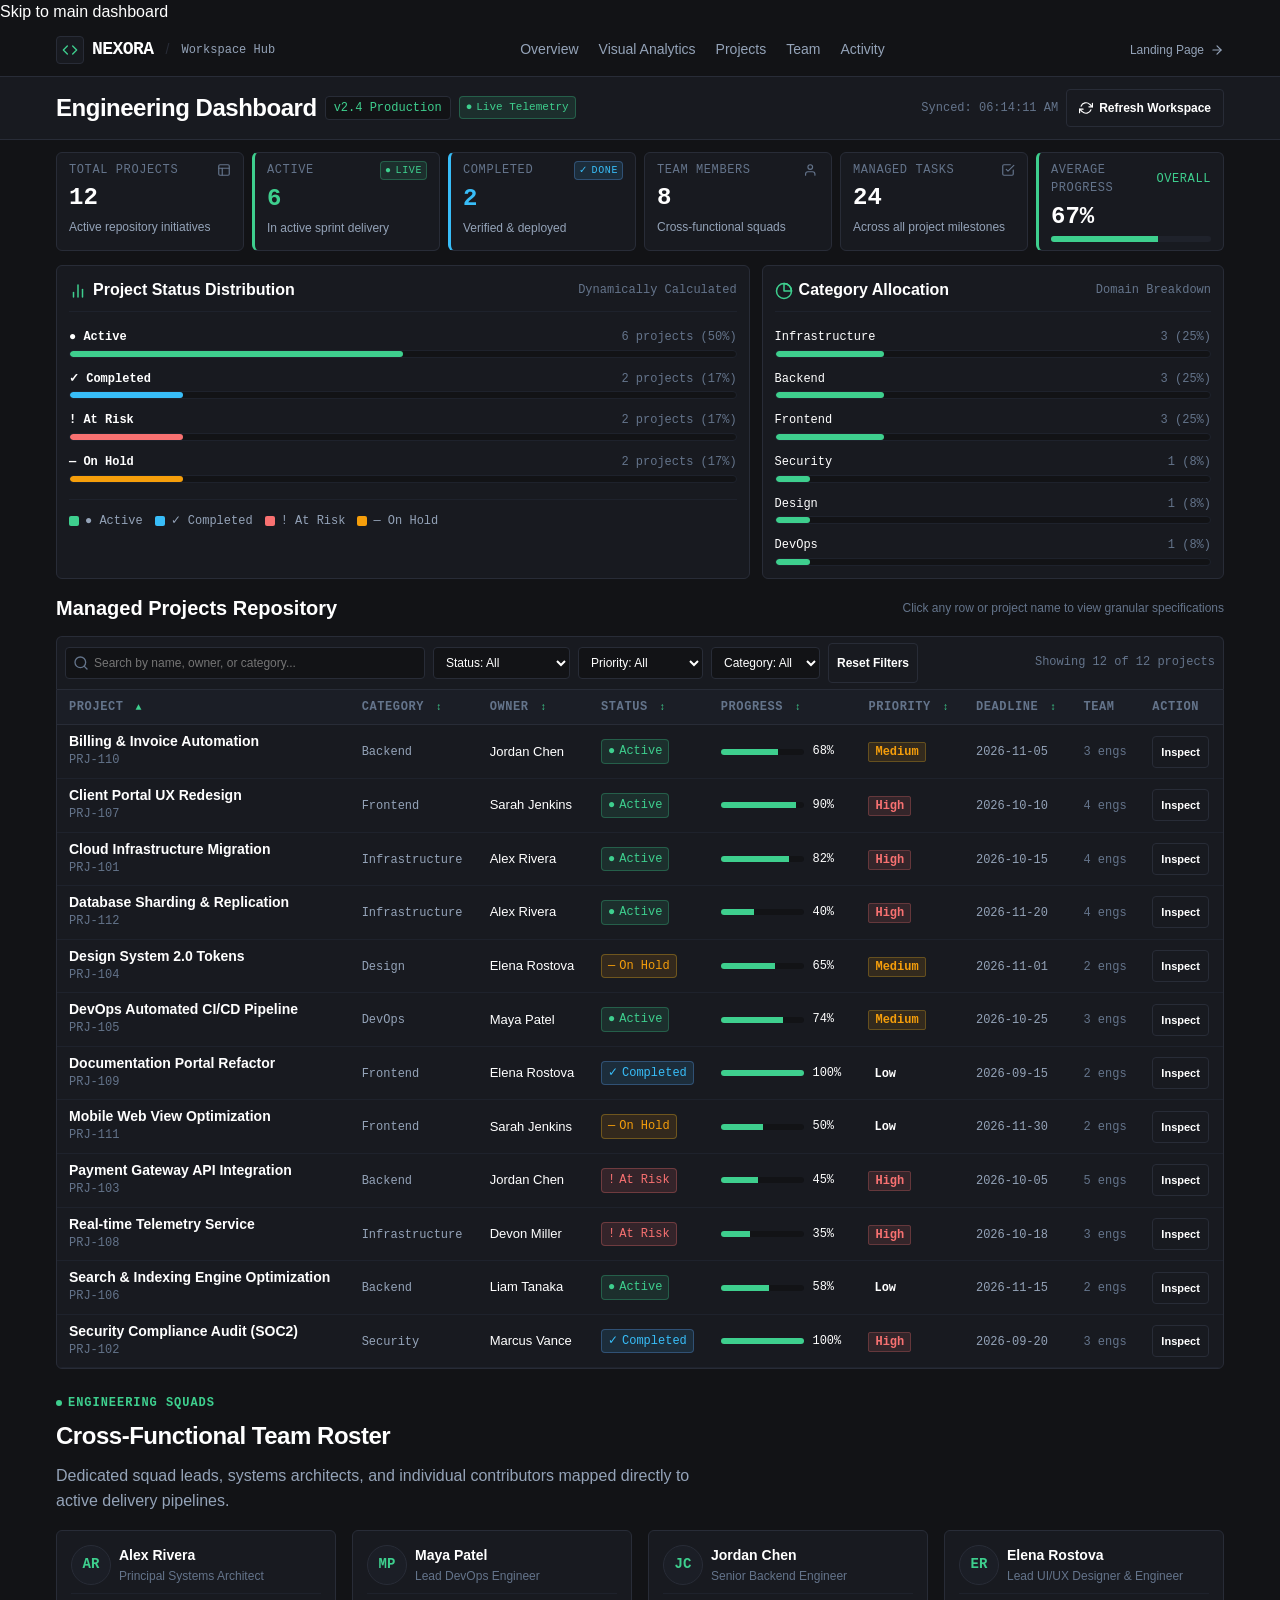
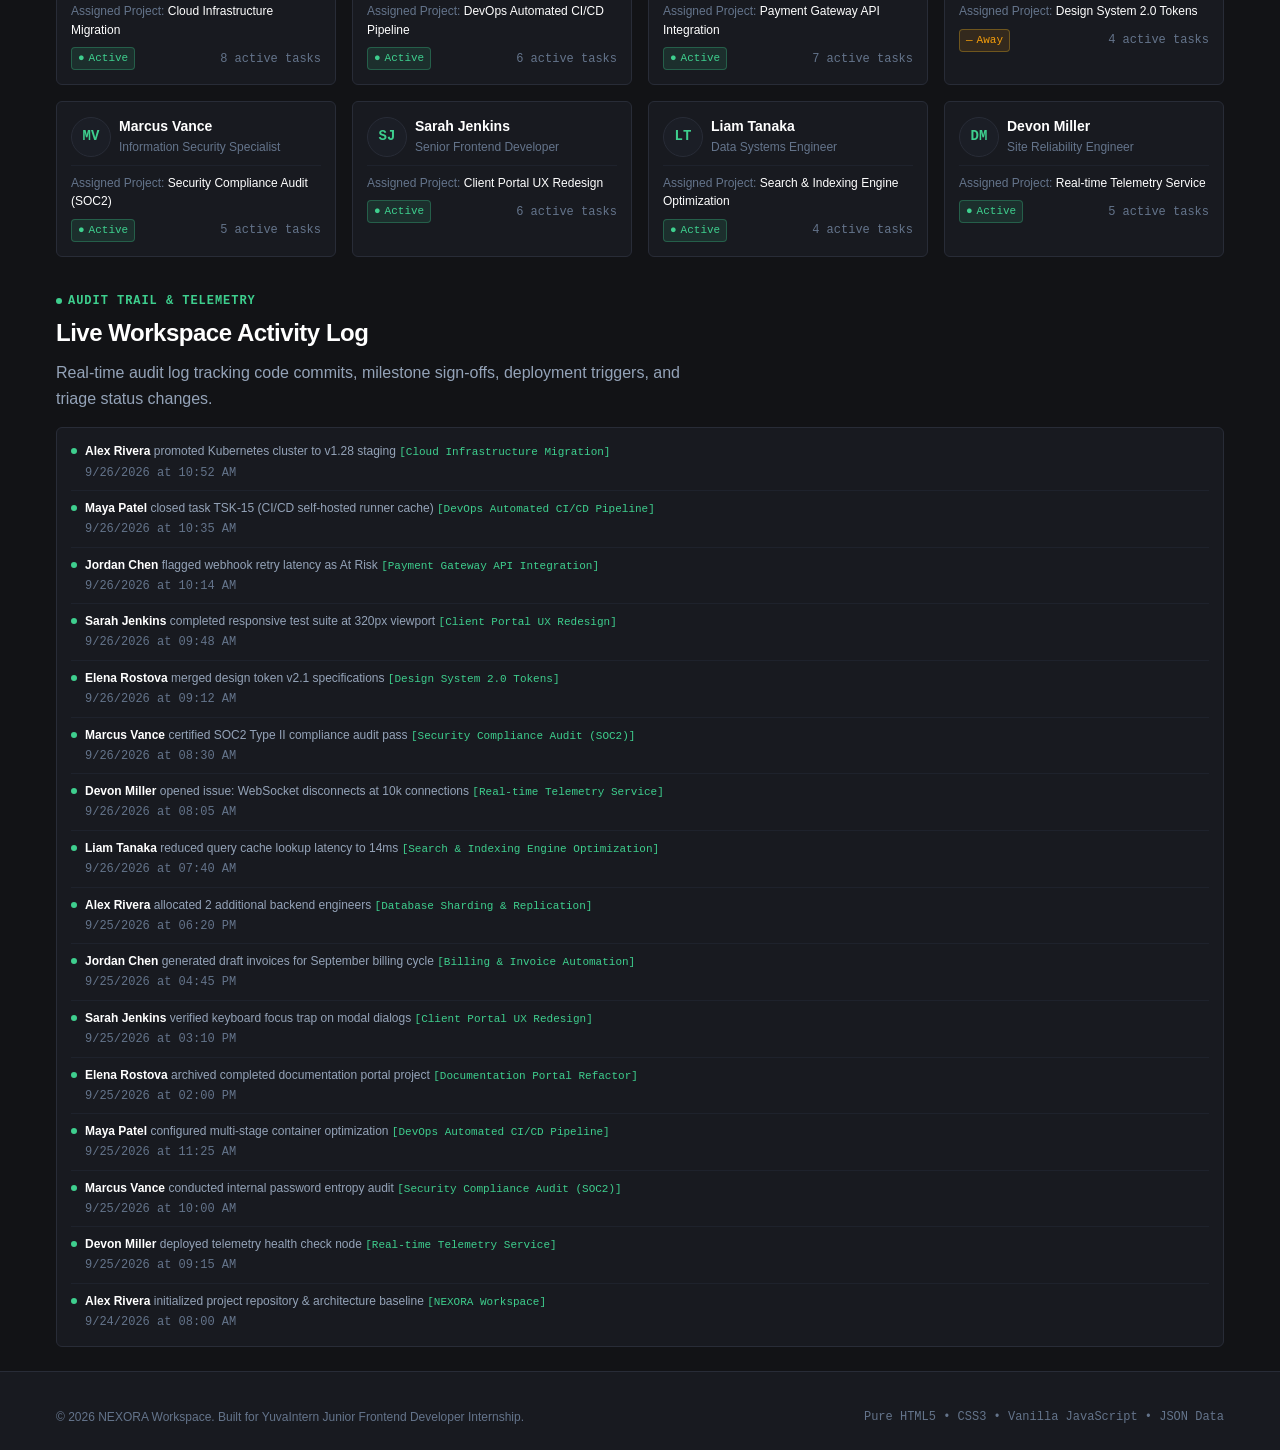
==== commit 12ca5f34: "Refactor UI: implement high-density compact spacing and Minimalist Carbon theme" ====
--- a/dashboard.html
+++ b/dashboard.html
@@ -4,7 +4,7 @@
   <meta charset="UTF-8">
   <meta name="viewport" content="width=device-width, initial-scale=1.0">
   <meta name="description" content="NEXORA Engineering Dashboard — Real-time software project tracking, cross-functional team allocation, priority triage, and workspace analytics with zero dependencies.">
-  <meta name="theme-color" content="#111318">
+  <meta name="theme-color" content="#121316">
   <title>NEXORA — Project & Team Analytics Dashboard</title>
   <link rel="stylesheet" href="css/style.css">
 </head>
@@ -79,7 +79,7 @@
   </div>
 
   <!-- Main Dashboard Landmark -->
-  <main id="dashboard-main" class="container" style="padding-top: var(--space-8); padding-bottom: var(--space-20);">
+  <main id="dashboard-main" class="container" style="padding-top: var(--space-4); padding-bottom: var(--space-10);">
     <!-- Loading State Container -->
     <div id="loading-state-container" class="empty-state-box" style="display: none;" aria-live="polite">
       <span class="spinner" style="width: 32px; height: 32px; border-width: 3px;" aria-hidden="true"></span>
--- a/css/style.css
+++ b/css/style.css
@@ -10,19 +10,19 @@
    -------------------------------------------------------------------------- */
 :root {
   /* Color Palette — Developer/SaaS Aesthetic */
-  --color-bg: #111318;
-  --color-surface: #171A21;
-  --color-surface-hover: #1E222B;
-  --color-surface-active: #232733;
-  --color-surface-elevated: #1D212A;
+  --color-bg: #121316;
+  --color-surface: #181A20;
+  --color-surface-hover: #1F222B;
+  --color-surface-active: #252934;
+  --color-surface-elevated: #1B1E26;
   
   --color-border: #282C37;
-  --color-border-subtle: #1E222D;
+  --color-border-subtle: #1E222C;
   --color-border-focus: #3ECF8E;
 
-  --color-text-primary: #F6F4EF;
-  --color-text-secondary: #9DA3AE;
-  --color-text-muted: #6E7682;
+  --color-text-primary: #FFFFFF;
+  --color-text-secondary: #94A3B8;
+  --color-text-muted: #64748B;
   --color-text-inverse: #111318;
 
   /* Accent Color (Emerald Green #3ECF8E) */
@@ -59,22 +59,22 @@
   --text-hero: clamp(2.25rem, 5vw + 1rem, 4rem);
 
   /* Spacing */
-  --space-1: 0.25rem;     /* 4px */
-  --space-2: 0.5rem;      /* 8px */
-  --space-3: 0.75rem;     /* 12px */
-  --space-4: 1rem;        /* 16px */
-  --space-5: 1.25rem;     /* 20px */
-  --space-6: 1.5rem;      /* 24px */
-  --space-8: 2rem;        /* 32px */
-  --space-10: 2.5rem;     /* 40px */
-  --space-12: 3rem;       /* 48px */
-  --space-16: 4rem;       /* 64px */
-  --space-20: 5rem;       /* 80px */
-  --space-24: 6rem;       /* 96px */
+  --space-1: 0.1875rem;   /* 3px */     /* 4px */
+  --space-2: 0.375rem;    /* 6px */      /* 8px */
+  --space-3: 0.5rem;      /* 8px */     /* 12px */
+  --space-4: 0.75rem;     /* 12px */        /* 16px */
+  --space-5: 0.875rem;    /* 14px */     /* 20px */
+  --space-6: 1rem;        /* 16px */      /* 24px */
+  --space-8: 1.25rem;     /* 20px */        /* 32px */
+  --space-10: 1.5rem;     /* 24px */     /* 40px */
+  --space-12: 1.875rem;   /* 30px */       /* 48px */
+  --space-16: 2.25rem;    /* 36px */       /* 64px */
+  --space-20: 2.75rem;    /* 44px */       /* 80px */
+  --space-24: 3.25rem;    /* 52px */       /* 96px */
 
   /* Layout */
   --container-max: 1200px;
-  --header-height: 4.25rem; /* 68px */
+  --header-height: 3.25rem; /* 52px */ /* 68px */
   --radius-sm: 4px;
   --radius-md: 6px;
   --radius-lg: 8px;
@@ -219,13 +219,13 @@
 }
 
 .section {
-  padding-top: var(--space-20);
-  padding-bottom: var(--space-20);
+  padding-top: var(--space-12);
+  padding-bottom: var(--space-12);
   border-bottom: 1px solid var(--color-border-subtle);
 }
 
 .section-header {
-  margin-bottom: var(--space-12);
+  margin-bottom: var(--space-6);
   max-width: 640px;
 }
 
@@ -274,13 +274,13 @@
   align-items: center;
   justify-content: center;
   gap: var(--space-2);
-  padding: var(--space-3) var(--space-5);
+  padding: var(--space-2) var(--space-4);
   font-weight: 600;
-  font-size: var(--text-sm);
+  font-size: var(--text-xs);
   border-radius: var(--radius-sm);
   transition: background-color var(--transition-fast), border-color var(--transition-fast), color var(--transition-fast);
   white-space: nowrap;
-  min-height: 44px; /* Touch target size */
+  min-height: 34px; /* Touch target size */
   min-width: 44px;
 }
 
@@ -469,15 +469,15 @@
    7. Hero Section
    -------------------------------------------------------------------------- */
 .hero-section {
-  padding-top: var(--space-16);
-  padding-bottom: var(--space-20);
+  padding-top: var(--space-10);
+  padding-bottom: var(--space-12);
   border-bottom: 1px solid var(--color-border-subtle);
 }
 
 .hero-grid {
   display: grid;
   grid-template-columns: 1.15fr 0.85fr;
-  gap: var(--space-12);
+  gap: var(--space-8);
   align-items: center;
 }
 
@@ -1374,15 +1374,15 @@
   display: inline-flex;
   align-items: center;
   gap: var(--space-2);
-  padding: var(--space-4) var(--space-6);
-  font-family: var(--font-mono);
-  font-size: var(--text-sm);
+  padding: var(--space-2) var(--space-4);
+  font-family: var(--font-mono);
+  font-size: var(--text-xs);
   font-weight: 500;
   color: var(--color-text-secondary);
   border-bottom: 2px solid transparent;
   transition: color var(--transition-fast), background-color var(--transition-fast), border-color var(--transition-fast);
   white-space: nowrap;
-  min-height: 48px;
+  min-height: 38px;
 }
 
 .tab-btn:hover {
@@ -1398,7 +1398,7 @@
 }
 
 .tab-panel {
-  padding: var(--space-8);
+  padding: var(--space-4);
   display: block;
 }
 
@@ -1434,9 +1434,9 @@
   display: flex;
   align-items: center;
   justify-content: space-between;
-  padding: var(--space-5) var(--space-6);
+  padding: var(--space-3) var(--space-4);
   text-align: left;
-  font-size: var(--text-base);
+  font-size: var(--text-sm);
   font-weight: 600;
   color: var(--color-text-primary);
   background: none;
@@ -1723,15 +1723,15 @@
 .overview-grid {
   display: grid;
   grid-template-columns: repeat(6, 1fr);
-  gap: var(--space-4);
-  margin-bottom: var(--space-8);
+  gap: var(--space-3);
+  margin-bottom: var(--space-5);
 }
 
 .overview-card {
   background-color: var(--color-surface);
   border: 1px solid var(--color-border);
   border-radius: var(--radius-md);
-  padding: var(--space-5);
+  padding: var(--space-3) var(--space-4);
   display: flex;
   flex-direction: column;
   transition: border-color var(--transition-fast);
@@ -1755,7 +1755,7 @@
 
 .overview-card-val {
   font-family: var(--font-mono);
-  font-size: var(--text-3xl);
+  font-size: var(--text-2xl);
   font-weight: 700;
   color: var(--color-text-primary);
   line-height: 1.1;
@@ -1774,15 +1774,15 @@
 .charts-grid {
   display: grid;
   grid-template-columns: 1.2fr 0.8fr;
-  gap: var(--space-6);
-  margin-bottom: var(--space-8);
+  gap: var(--space-4);
+  margin-bottom: var(--space-5);
 }
 
 .chart-card {
   background-color: var(--color-surface);
   border: 1px solid var(--color-border);
   border-radius: var(--radius-md);
-  padding: var(--space-6);
+  padding: var(--space-4);
 }
 
 .chart-card-header {
@@ -1867,7 +1867,7 @@
   background-color: var(--color-surface);
   border: 1px solid var(--color-border);
   border-radius: var(--radius-md) var(--radius-md) 0 0;
-  padding: var(--space-4) var(--space-5);
+  padding: var(--space-2) var(--space-3);
   display: flex;
   align-items: center;
   justify-content: space-between;
@@ -1911,7 +1911,7 @@
   font-size: var(--text-sm);
   padding: var(--space-2) var(--space-3) var(--space-2) var(--space-8);
   border-radius: var(--radius-sm);
-  min-height: 40px;
+  min-height: 32px; padding: 4px 8px 4px 28px; font-size: 12px;
   transition: border-color var(--transition-fast);
 }
 
@@ -1928,7 +1928,7 @@
   font-size: var(--text-xs);
   padding: var(--space-2) var(--space-3);
   border-radius: var(--radius-sm);
-  min-height: 40px;
+  min-height: 32px; padding: 4px 8px; font-size: 12px;
   cursor: pointer;
   transition: border-color var(--transition-fast);
 }
@@ -1965,7 +1965,8 @@
 
 .data-table th {
   background-color: var(--color-surface-elevated);
-  padding: var(--space-3) var(--space-4);
+  padding: 8px 12px;
+  font-size: 11px;
   font-family: var(--font-mono);
   font-size: var(--text-xs);
   color: var(--color-text-muted);
@@ -1994,7 +1995,8 @@
 }
 
 .data-table td {
-  padding: var(--space-4);
+  padding: 8px 12px;
+  font-size: 13px;
   border-bottom: 1px solid var(--color-border-subtle);
   color: var(--color-text-primary);
   vertical-align: middle;
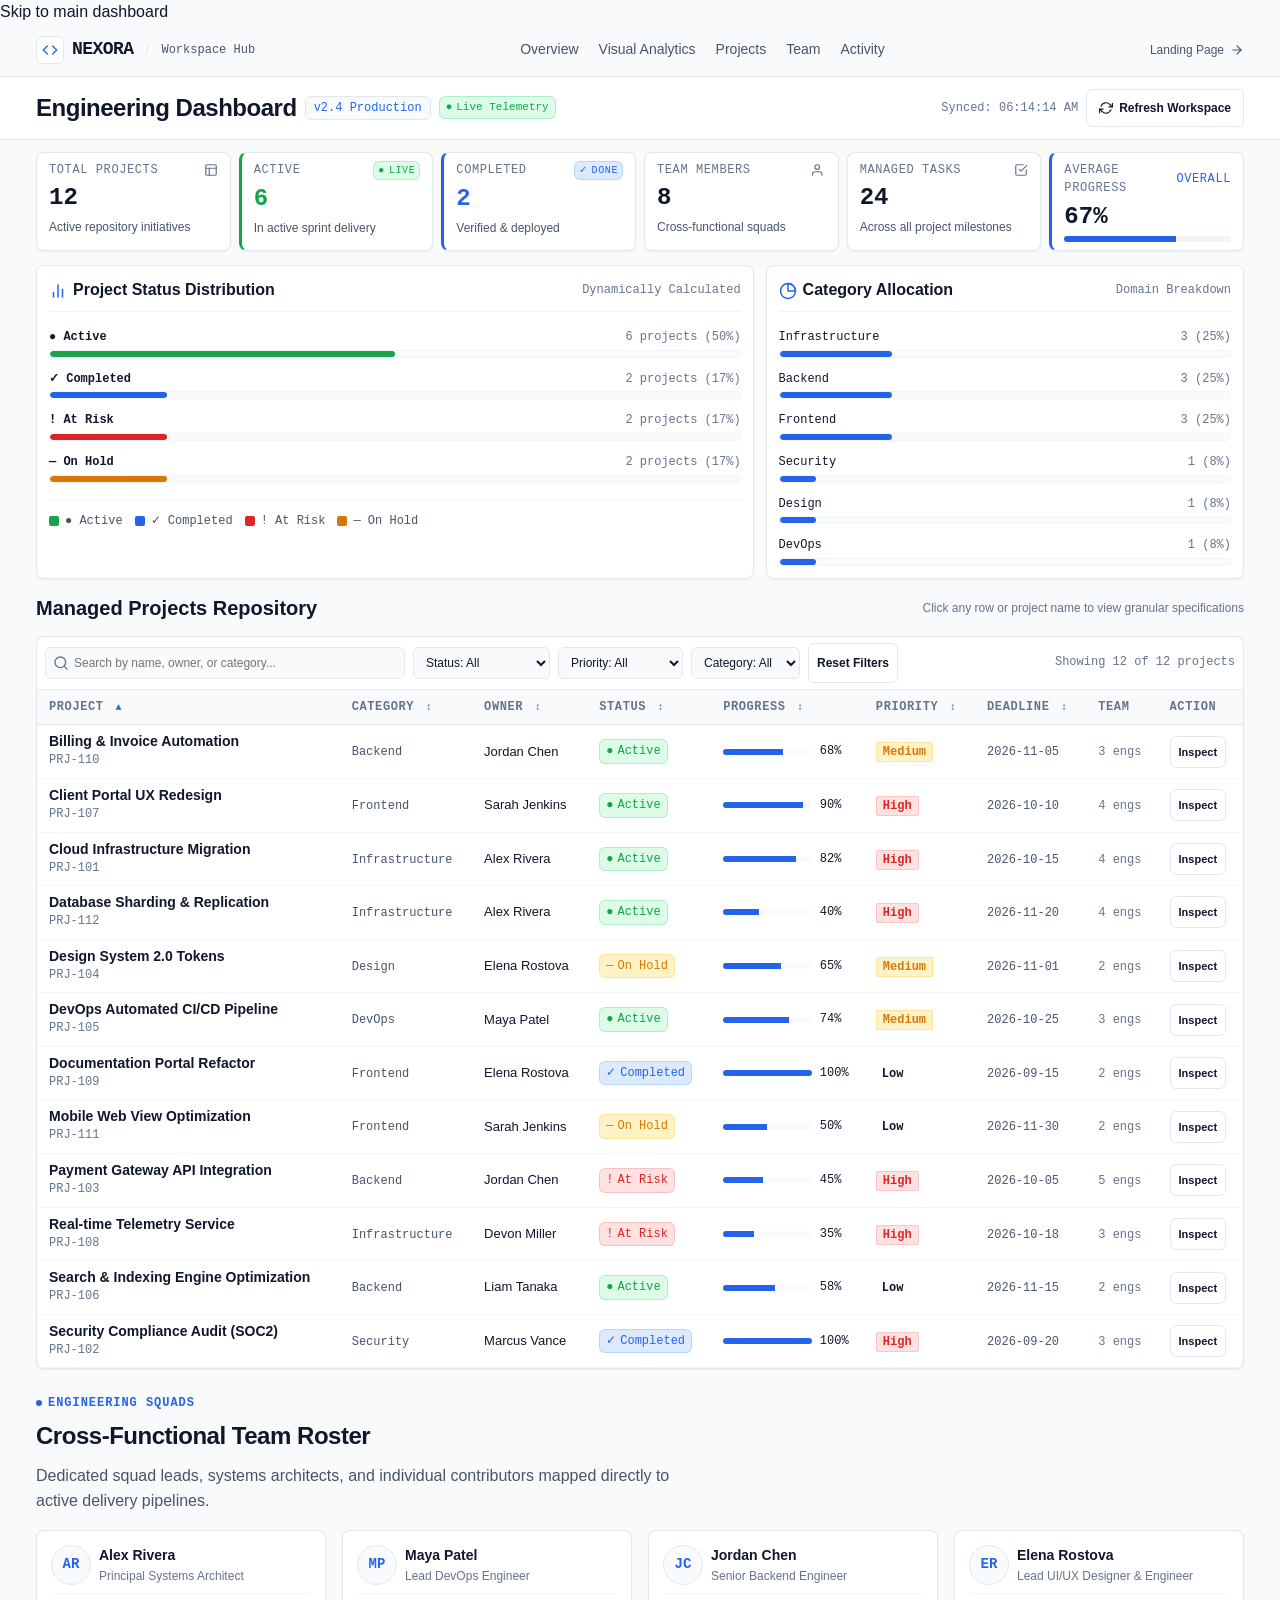
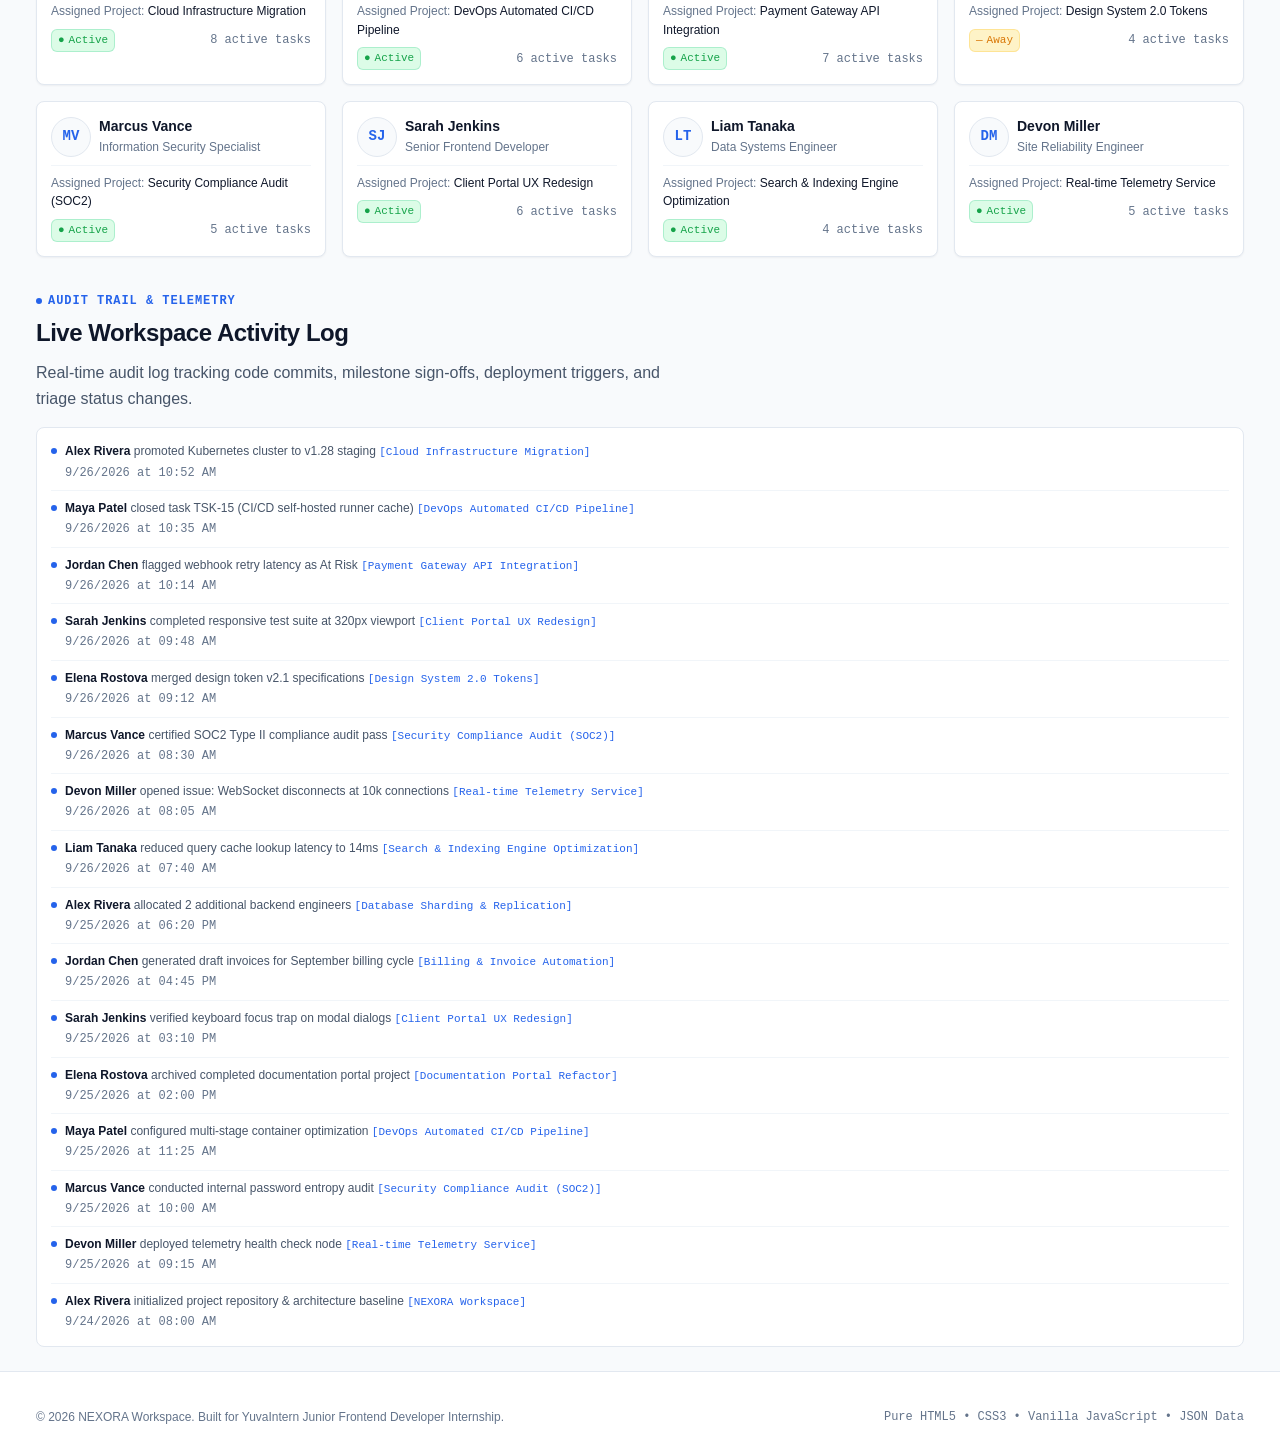
==== commit ba399865: "Update visual identity: Modern Clean Light Theme and Rounded SaaS UI" ====
--- a/dashboard.html
+++ b/dashboard.html
@@ -4,7 +4,7 @@
   <meta charset="UTF-8">
   <meta name="viewport" content="width=device-width, initial-scale=1.0">
   <meta name="description" content="NEXORA Engineering Dashboard — Real-time software project tracking, cross-functional team allocation, priority triage, and workspace analytics with zero dependencies.">
-  <meta name="theme-color" content="#121316">
+  <meta name="theme-color" content="#F8FAFC">
   <title>NEXORA — Project & Team Analytics Dashboard</title>
   <link rel="stylesheet" href="css/style.css">
 </head>
--- a/css/style.css
+++ b/css/style.css
@@ -9,38 +9,38 @@
    1. Design Tokens & CSS Custom Properties
    -------------------------------------------------------------------------- */
 :root {
-  /* Color Palette — Developer/SaaS Aesthetic */
-  --color-bg: #121316;
-  --color-surface: #181A20;
-  --color-surface-hover: #1F222B;
-  --color-surface-active: #252934;
-  --color-surface-elevated: #1B1E26;
+  /* Color Palette — Modern Clean Light Theme (SaaS Aesthetic) */
+  --color-bg: #F8FAFC;              /* Clean Slate-50 Background Canvas */
+  --color-surface: #FFFFFF;         /* Crisp Pure White Surface */
+  --color-surface-hover: #F1F5F9;   /* Slate-100 Hover */
+  --color-surface-active: #E2E8F0;  /* Slate-200 Active */
+  --color-surface-elevated: #F8FAFC;/* Slate-50 Header / Subpanel */
   
-  --color-border: #282C37;
-  --color-border-subtle: #1E222C;
-  --color-border-focus: #3ECF8E;
-
-  --color-text-primary: #FFFFFF;
-  --color-text-secondary: #94A3B8;
-  --color-text-muted: #64748B;
-  --color-text-inverse: #111318;
-
-  /* Accent Color (Emerald Green #3ECF8E) */
-  --color-accent: #3ECF8E;
-  --color-accent-hover: #34B27B;
-  --color-accent-active: #2C9767;
-  --color-accent-subtle: rgba(62, 207, 142, 0.12);
-  --color-accent-text: #0B2016; /* High-contrast text on accent button (>8:1) */
-
-  /* Status Colors (Never used alone - paired with symbols & text) */
-  --status-active: #3ECF8E;
-  --status-active-bg: rgba(62, 207, 142, 0.12);
-  --status-completed: #38BDF8;
-  --status-completed-bg: rgba(56, 189, 248, 0.12);
-  --status-at-risk: #F87171;
-  --status-at-risk-bg: rgba(248, 113, 113, 0.12);
-  --status-on-hold: #F59E0B;
-  --status-on-hold-bg: rgba(245, 158, 11, 0.12);
+  --color-border: #E2E8F0;          /* Clean Slate-200 Hairline Border */
+  --color-border-subtle: #F1F5F9;   /* Slate-100 Subtle Border */
+  --color-border-focus: #2563EB;    /* Vibrant Royal Blue Focus */
+
+  --color-text-primary: #0F172A;    /* Rich Deep Navy (Contrast ratio > 14:1) */
+  --color-text-secondary: #475569;  /* Crisp Slate-600 */
+  --color-text-muted: #64748B;      /* Slate-500 */
+  --color-text-inverse: #FFFFFF;
+
+  /* Accent Color (Vibrant Royal Blue #2563EB) */
+  --color-accent: #2563EB;
+  --color-accent-hover: #1D4ED8;
+  --color-accent-active: #1E40AF;
+  --color-accent-subtle: rgba(37, 99, 235, 0.08);
+  --color-accent-text: #FFFFFF;     /* Pure white high-contrast text on accent button */
+
+  /* Status Colors (Light Theme Semantic Badges) */
+  --status-active: #16A34A;
+  --status-active-bg: #DCFCE7;
+  --status-completed: #2563EB;
+  --status-completed-bg: #DBEAFE;
+  --status-at-risk: #DC2626;
+  --status-at-risk-bg: #FEE2E2;
+  --status-on-hold: #D97706;
+  --status-on-hold-bg: #FEF3C7;
 
   /* Typography */
   --font-mono: 'JetBrains Mono', 'Fira Code', SFMono-Regular, Menlo, Monaco, Consolas, 'Liberation Mono', 'Courier New', monospace;
@@ -56,35 +56,36 @@
   --text-3xl: 1.875rem;   /* 30px */
   --text-4xl: 2.25rem;    /* 36px */
   --text-5xl: 3rem;       /* 48px */
-  --text-hero: clamp(2.25rem, 5vw + 1rem, 4rem);
-
-  /* Spacing */
-  --space-1: 0.1875rem;   /* 3px */     /* 4px */
-  --space-2: 0.375rem;    /* 6px */      /* 8px */
-  --space-3: 0.5rem;      /* 8px */     /* 12px */
-  --space-4: 0.75rem;     /* 12px */        /* 16px */
-  --space-5: 0.875rem;    /* 14px */     /* 20px */
-  --space-6: 1rem;        /* 16px */      /* 24px */
-  --space-8: 1.25rem;     /* 20px */        /* 32px */
-  --space-10: 1.5rem;     /* 24px */     /* 40px */
-  --space-12: 1.875rem;   /* 30px */       /* 48px */
-  --space-16: 2.25rem;    /* 36px */       /* 64px */
-  --space-20: 2.75rem;    /* 44px */       /* 80px */
-  --space-24: 3.25rem;    /* 52px */       /* 96px */
-
-  /* Layout */
-  --container-max: 1200px;
-  --header-height: 3.25rem; /* 52px */ /* 68px */
-  --radius-sm: 4px;
-  --radius-md: 6px;
-  --radius-lg: 8px;
-  --transition-fast: 150ms ease;
-  --transition-normal: 220ms ease;
-
-  /* Shadows - Minimal, strict, no glow */
-  --shadow-sm: 0 1px 2px rgba(0, 0, 0, 0.4);
-  --shadow-md: 0 4px 12px rgba(0, 0, 0, 0.45);
-  --shadow-lg: 0 10px 24px rgba(0, 0, 0, 0.55);
+  --text-hero: clamp(2rem, 4vw, 3rem);
+
+  /* High-Density Engineering Spacing Scale */
+  --space-1: 0.1875rem;   /* 3px */
+  --space-2: 0.375rem;    /* 6px */
+  --space-3: 0.5rem;      /* 8px */
+  --space-4: 0.75rem;     /* 12px */
+  --space-5: 0.875rem;    /* 14px */
+  --space-6: 1rem;        /* 16px */
+  --space-8: 1.25rem;     /* 20px */
+  --space-10: 1.5rem;     /* 24px */
+  --space-12: 1.875rem;   /* 30px */
+  --space-16: 2.25rem;    /* 36px */
+  --space-20: 2.75rem;    /* 44px */
+  --space-24: 3.25rem;    /* 52px */
+
+  /* Modern Rounded SaaS Layout Tokens */
+  --container-max: 1240px;
+  --header-height: 3.25rem; /* 52px */
+  --radius-sm: 6px;
+  --radius-md: 8px;
+  --radius-lg: 12px;
+  --radius-pill: 9999px;
+  --transition-fast: 150ms cubic-bezier(0.4, 0, 0.2, 1);
+  --transition-normal: 220ms cubic-bezier(0.4, 0, 0.2, 1);
+
+  /* Shadows — Modern Soft SaaS Layering */
+  --shadow-sm: 0 1px 2px 0 rgba(15, 23, 42, 0.05);
+  --shadow-md: 0 4px 6px -1px rgba(15, 23, 42, 0.07), 0 2px 4px -2px rgba(15, 23, 42, 0.05);
+  --shadow-lg: 0 10px 15px -3px rgba(15, 23, 42, 0.08), 0 4px 6px -4px rgba(15, 23, 42, 0.04);
 }
 
 /* --------------------------------------------------------------------------
@@ -148,22 +149,22 @@
 }
 
 ::-webkit-scrollbar-track {
-  background: var(--color-bg);
+  background: #F8FAFC;
 }
 
 ::-webkit-scrollbar-thumb {
-  background: var(--color-border);
+  background: #CBD5E1;
   border-radius: var(--radius-sm);
-  border: 2px solid var(--color-bg);
+  border: 2px solid #F8FAFC;
 }
 
 ::-webkit-scrollbar-thumb:hover {
-  background: var(--color-accent);
+  background: #94A3B8;
 }
 
 * {
   scrollbar-width: thin;
-  scrollbar-color: var(--color-border) var(--color-bg);
+  scrollbar-color: #CBD5E1 #F8FAFC;
 }
 
 /* --------------------------------------------------------------------------
@@ -560,7 +561,7 @@
 .preview-card-wrapper {
   background-color: var(--color-surface);
   border: 1px solid var(--color-border);
-  border-radius: var(--radius-md);
+  border-radius: var(--radius-lg);
   box-shadow: var(--shadow-md);
   overflow: hidden;
 }
@@ -717,6 +718,7 @@
   display: flex;
   flex-direction: column;
   transition: border-color var(--transition-fast), background-color var(--transition-fast);
+  box-shadow: var(--shadow-sm);
 }
 
 .feature-card:hover {
@@ -1356,6 +1358,7 @@
   border: 1px solid var(--color-border);
   border-radius: var(--radius-md);
   overflow: hidden;
+  box-shadow: var(--shadow-sm);
 }
 
 .tab-list {
@@ -1419,6 +1422,7 @@
   border-radius: var(--radius-md);
   overflow: hidden;
   transition: border-color var(--transition-fast);
+  box-shadow: var(--shadow-sm);
 }
 
 .accordion-item:hover {
@@ -1486,7 +1490,7 @@
   left: 0;
   width: 100vw;
   height: 100vh;
-  background-color: rgba(17, 19, 24, 0.85);
+  background-color: rgba(15, 23, 42, 0.45); backdrop-filter: blur(4px);
   display: flex;
   align-items: center;
   justify-content: center;
@@ -1708,7 +1712,7 @@
 .spinner {
   width: 16px;
   height: 16px;
-  border: 2px solid rgba(246, 244, 239, 0.2);
+  border: 2px solid rgba(15, 23, 42, 0.15);
   border-top-color: var(--color-accent);
   border-radius: 50%;
   animation: spin 0.6s linear infinite;
@@ -1735,6 +1739,7 @@
   display: flex;
   flex-direction: column;
   transition: border-color var(--transition-fast);
+  box-shadow: var(--shadow-sm);
 }
 
 .overview-card:hover {
@@ -1783,6 +1788,7 @@
   border: 1px solid var(--color-border);
   border-radius: var(--radius-md);
   padding: var(--space-4);
+  box-shadow: var(--shadow-sm);
 }
 
 .chart-card-header {
@@ -1954,6 +1960,7 @@
   border-radius: 0 0 var(--radius-md) var(--radius-md);
   overflow-x: auto;
   margin-bottom: var(--space-8);
+  box-shadow: var(--shadow-sm);
 }
 
 .data-table {
@@ -2003,7 +2010,7 @@
 }
 
 .data-table tr:hover td {
-  background-color: rgba(255, 255, 255, 0.02);
+  background-color: rgba(15, 23, 42, 0.025);
 }
 
 .project-name-cell {
@@ -2096,6 +2103,7 @@
   display: flex;
   flex-direction: column;
   gap: var(--space-3);
+  box-shadow: var(--shadow-sm);
 }
 
 .team-card-top {
